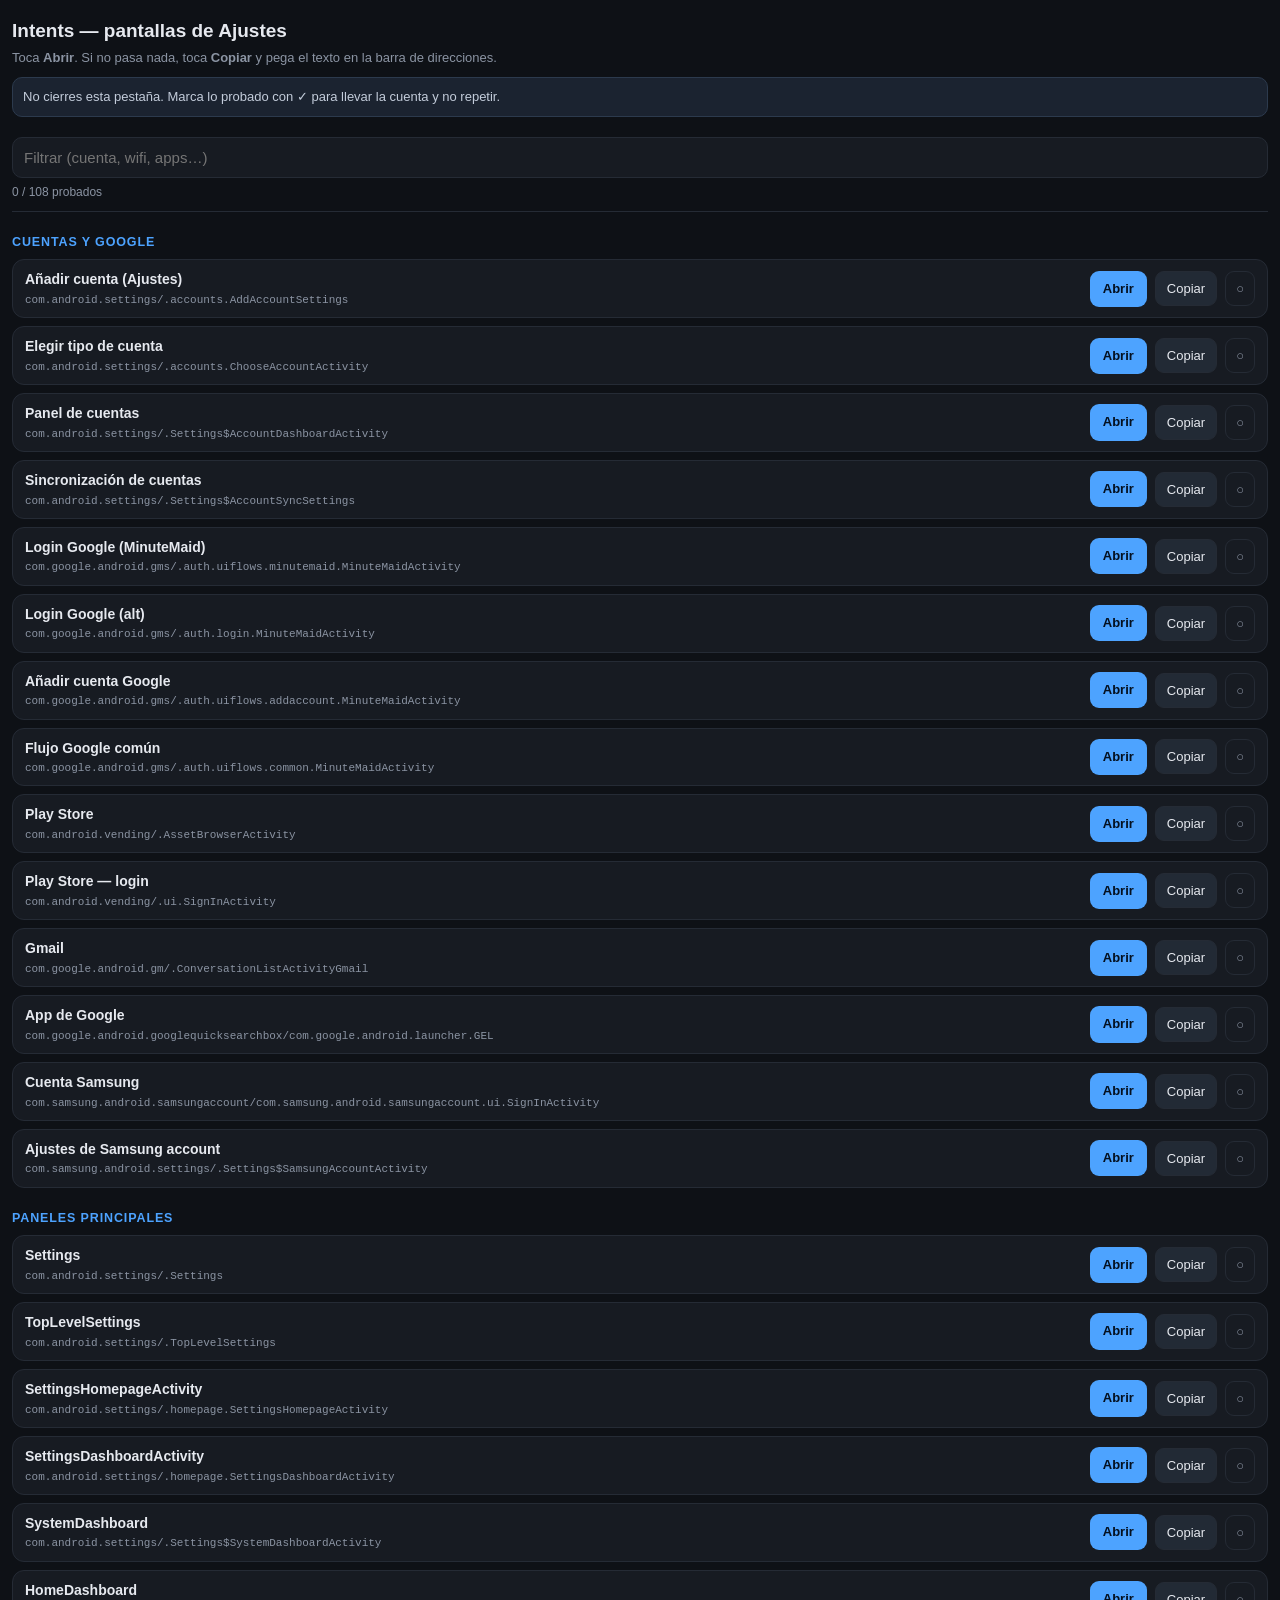
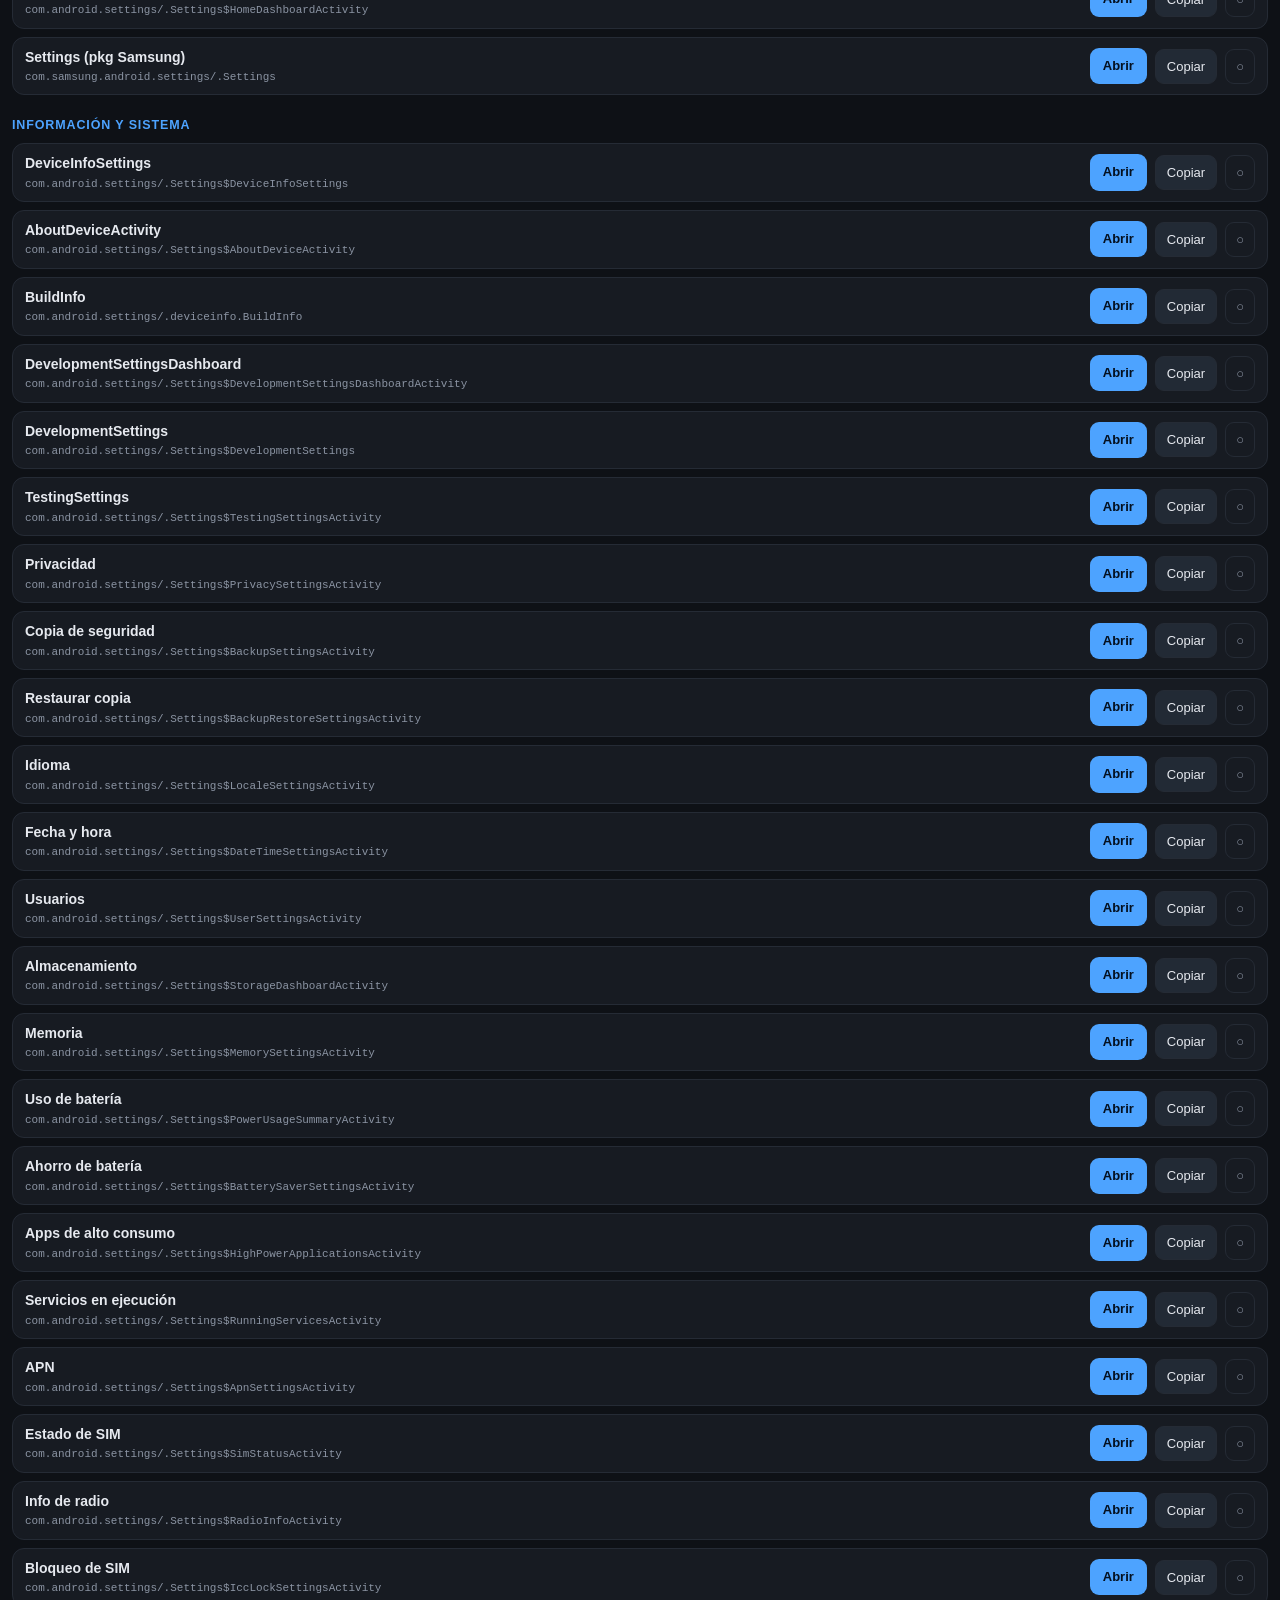
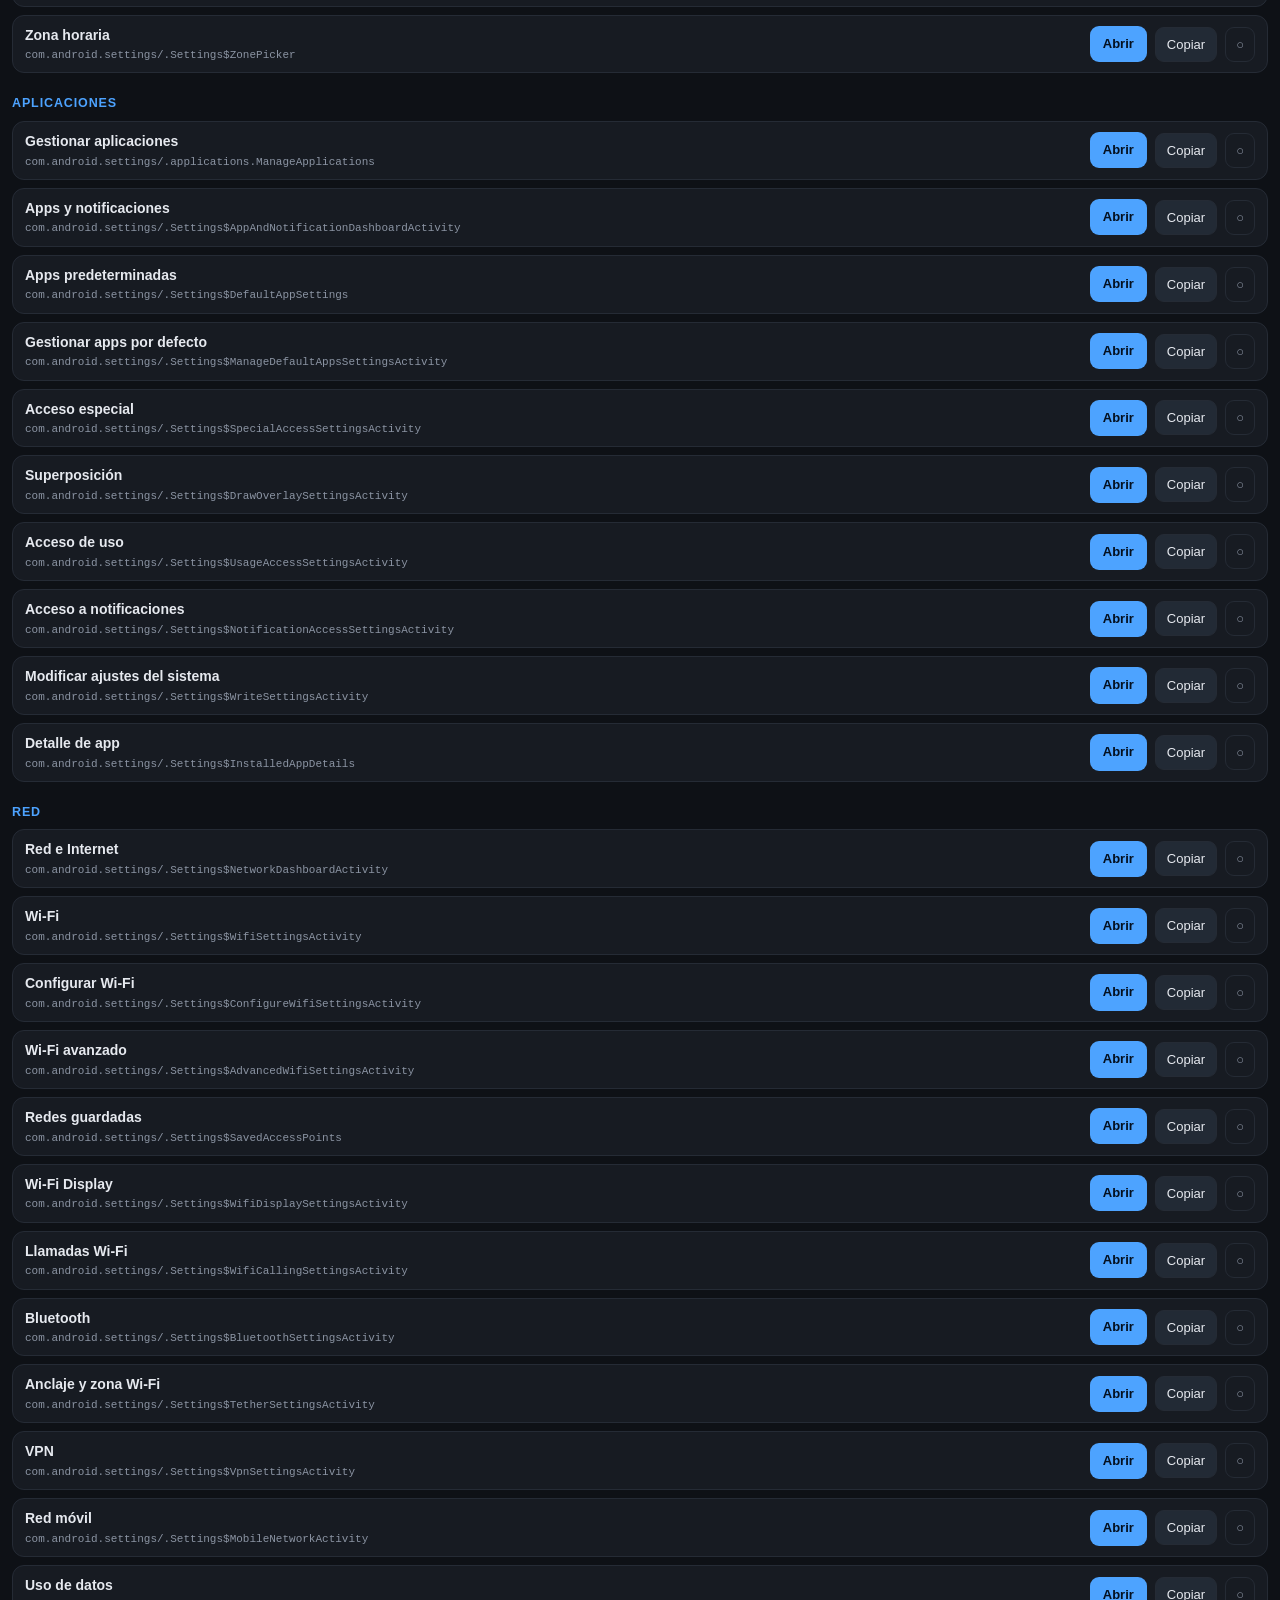
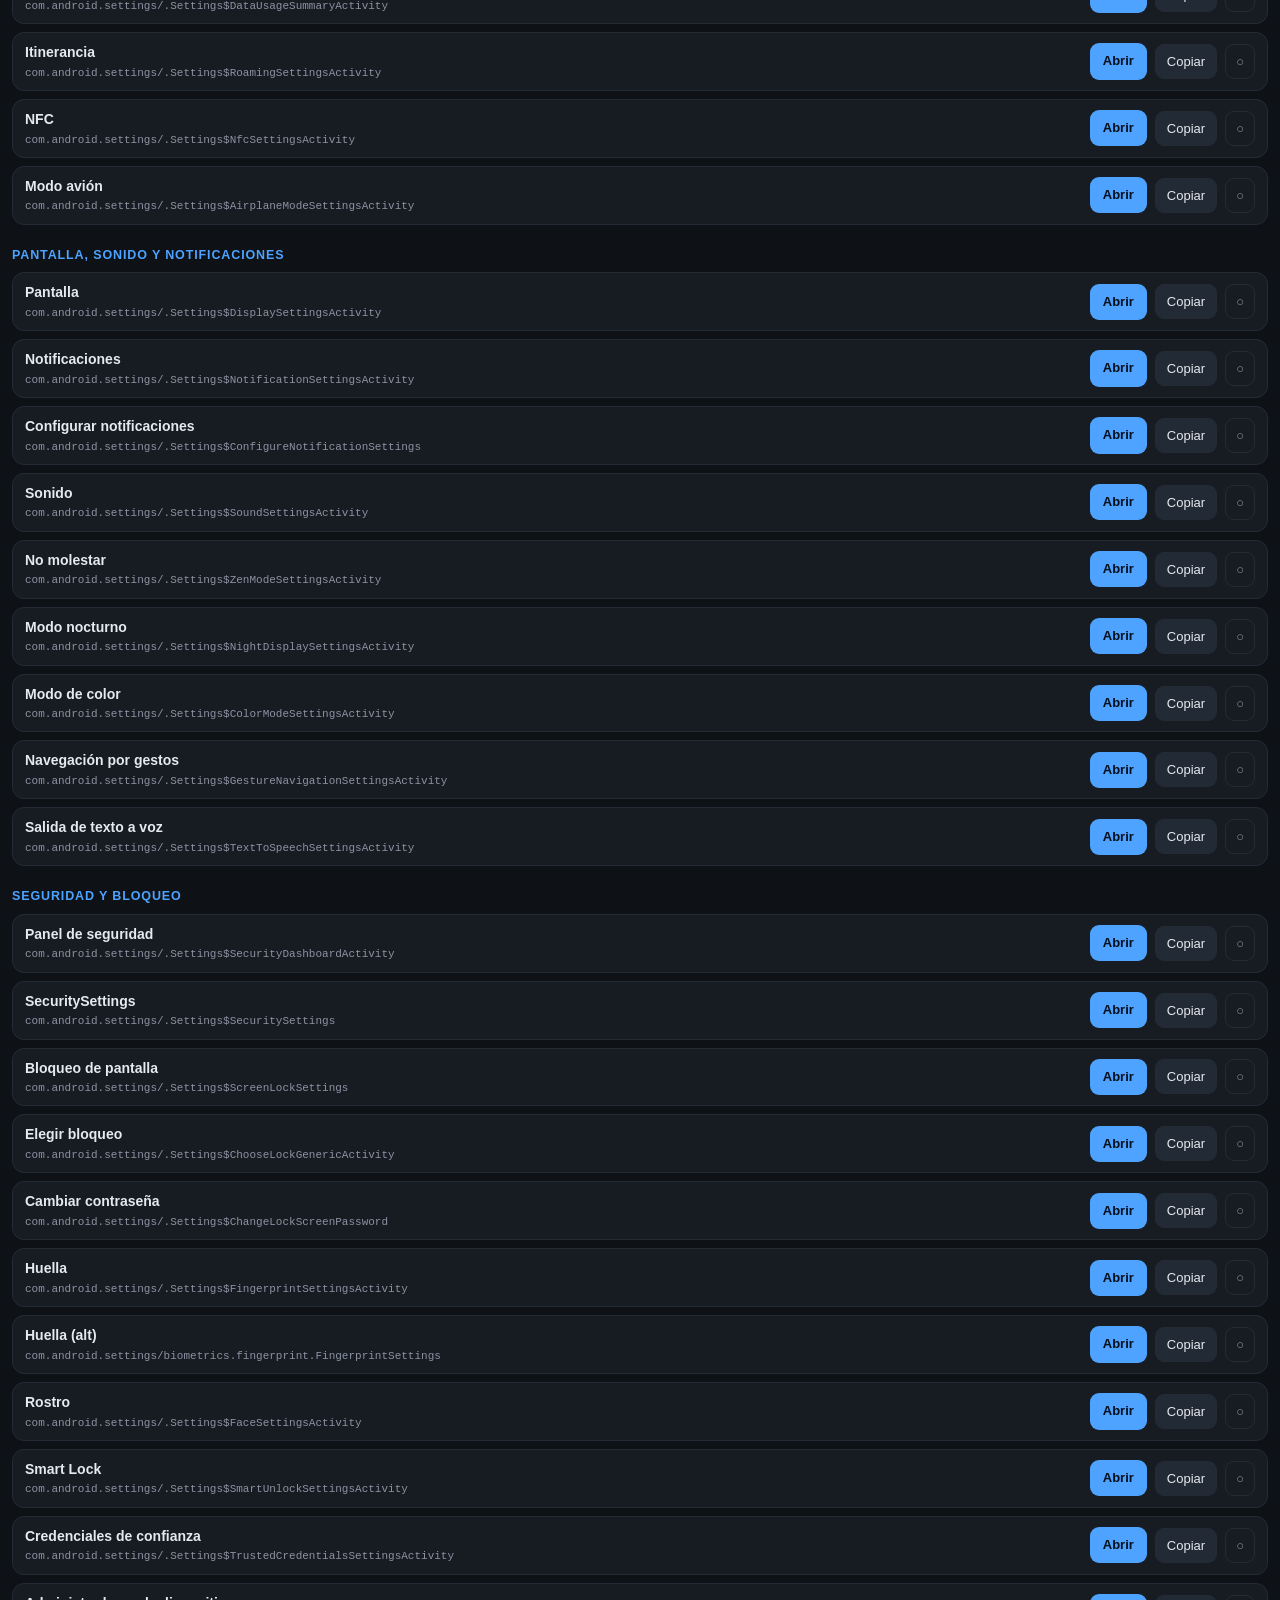
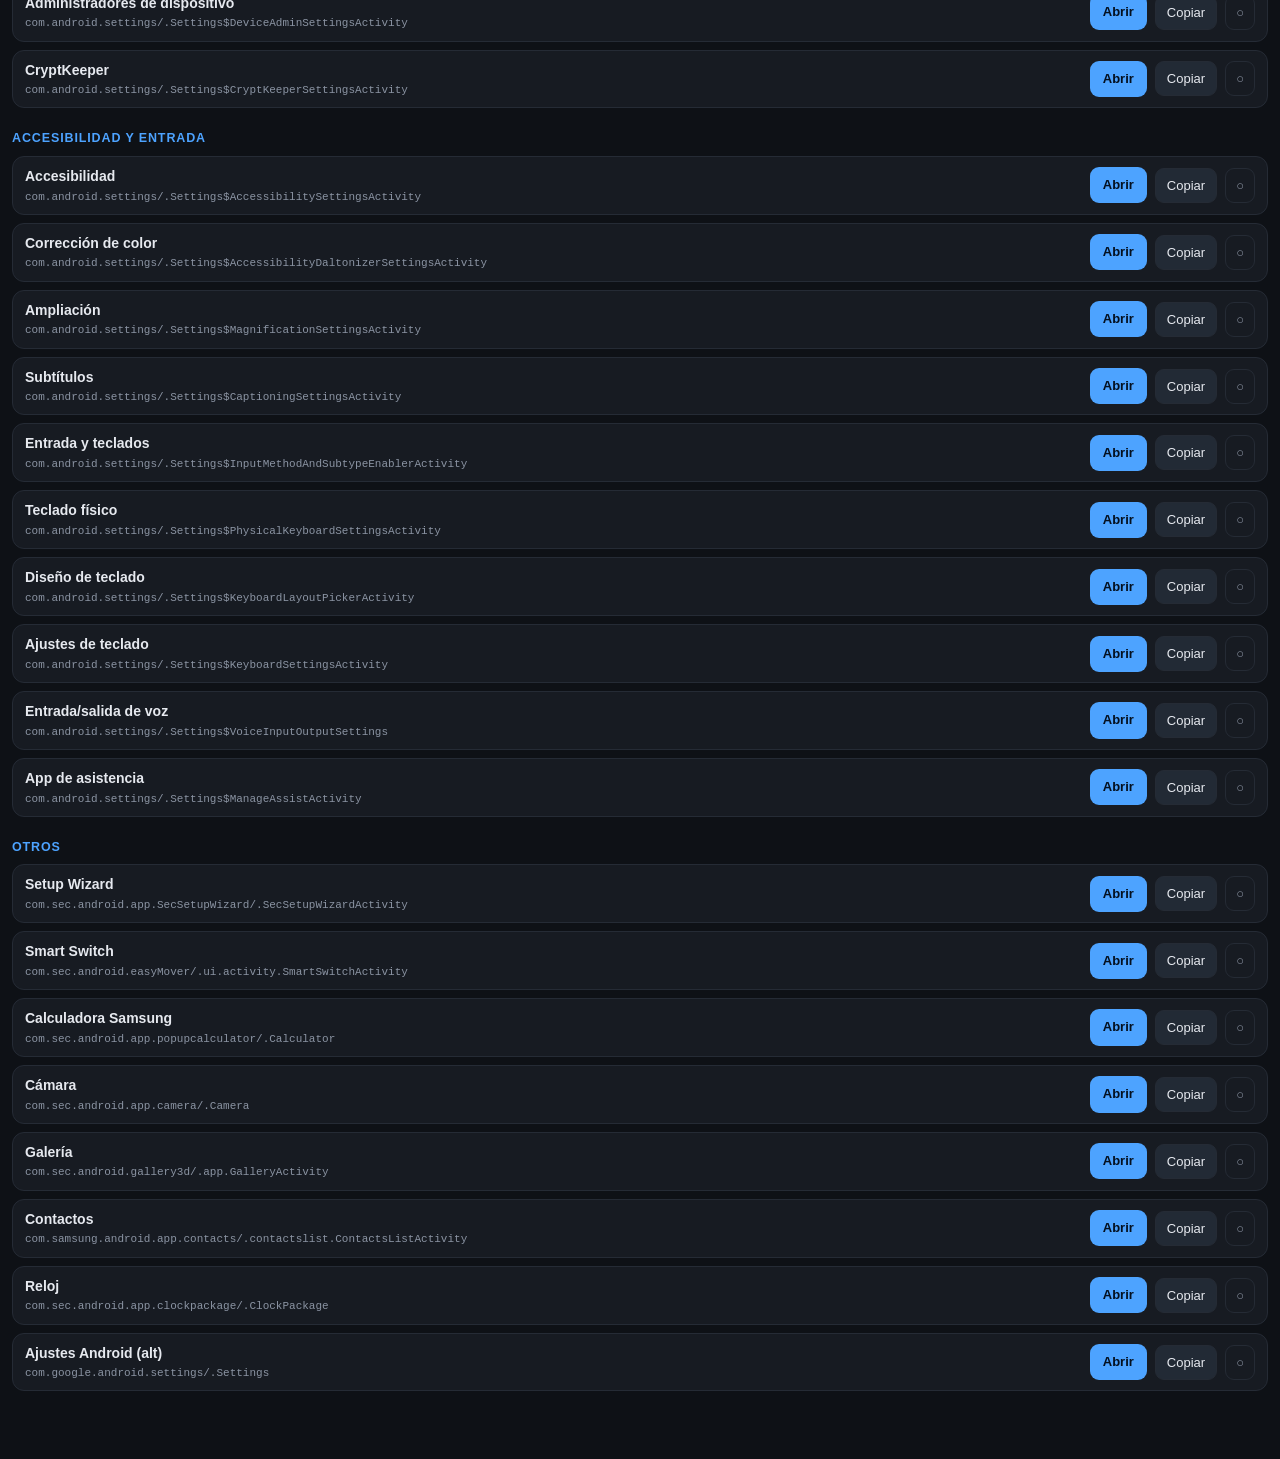
==== h.html @ 2f1f730e "Crear h.html" ====
<!doctype html>
<html lang="es">
<head>
<meta charset="utf-8">
<meta name="viewport" content="width=device-width,initial-scale=1">
<title>Intents — Pantallas de Ajustes</title>
<style>
:root{--bg:#0e1116;--card:#171b22;--line:#252b35;--tx:#e6e9ef;--dim:#8b94a3;--acc:#4da3ff;--ok:#37c98a}
*{box-sizing:border-box}
body{margin:0;background:var(--bg);color:var(--tx);font:15px/1.4 -apple-system,Roboto,"Segoe UI",sans-serif;padding:12px 12px 60px}
h1{font-size:19px;margin:6px 0 4px}
.sub{color:var(--dim);font-size:13px;margin-bottom:10px}
.warn{background:#1b2330;border:1px solid #2c3a4d;border-radius:10px;padding:10px;font-size:13px;color:#c3ccda;margin-bottom:12px}
.bar{position:sticky;top:0;z-index:5;background:var(--bg);padding:8px 0 10px;border-bottom:1px solid var(--line);margin-bottom:10px}
input[type=search]{width:100%;padding:11px;border-radius:10px;border:1px solid var(--line);background:var(--card);color:var(--tx);font-size:15px}
#count{font-size:12px;color:var(--dim);margin-top:6px}
h2{font-size:12.5px;text-transform:uppercase;letter-spacing:.07em;color:var(--acc);margin:22px 0 8px}
.row{background:var(--card);border:1px solid var(--line);border-radius:12px;padding:10px 12px;margin-bottom:8px;display:flex;gap:8px;align-items:center}
.row.done{border-color:var(--ok)}
.meta{flex:1;min-width:0}
.lbl{font-weight:600;font-size:14px;display:block}
.cmp{font:11px/1.3 ui-monospace,Menlo,monospace;color:var(--dim);word-break:break-all;display:block;margin-top:3px}
a.open{background:var(--acc);color:#04101f;font-weight:700;text-decoration:none;padding:9px 13px;border-radius:9px;font-size:13px;white-space:nowrap}
button.cp{background:#222a35;color:var(--tx);border:1px solid var(--line);padding:9px 11px;border-radius:9px;font-size:13px;cursor:pointer}
button.dn{background:none;border:1px solid var(--line);color:var(--dim);padding:9px 10px;border-radius:9px;font-size:13px;cursor:pointer}
.row.done button.dn{color:var(--ok);border-color:var(--ok)}
</style>
</head>
<body>
<h1>Intents — pantallas de Ajustes</h1>
<div class="sub">Toca <b>Abrir</b>. Si no pasa nada, toca <b>Copiar</b> y pega el texto en la barra de direcciones.</div>
<div class="warn">No cierres esta pestaña. Marca lo probado con ✓ para llevar la cuenta y no repetir.</div>

<div class="bar">
  <input type="search" id="q" placeholder="Filtrar (cuenta, wifi, apps…)" autocomplete="off">
  <div id="count"></div>
</div>

<main id="list"></main>

<script>
const GROUPS = [
["Cuentas y Google", [
 ["Añadir cuenta (Ajustes)", "com.android.settings/.accounts.AddAccountSettings"],
 ["Elegir tipo de cuenta", "com.android.settings/.accounts.ChooseAccountActivity"],
 ["Panel de cuentas", "com.android.settings/.Settings$AccountDashboardActivity"],
 ["Sincronización de cuentas", "com.android.settings/.Settings$AccountSyncSettings"],
 ["Login Google (MinuteMaid)", "com.google.android.gms/.auth.uiflows.minutemaid.MinuteMaidActivity"],
 ["Login Google (alt)", "com.google.android.gms/.auth.login.MinuteMaidActivity"],
 ["Añadir cuenta Google", "com.google.android.gms/.auth.uiflows.addaccount.MinuteMaidActivity"],
 ["Flujo Google común", "com.google.android.gms/.auth.uiflows.common.MinuteMaidActivity"],
 ["Play Store", "com.android.vending/.AssetBrowserActivity"],
 ["Play Store — login", "com.android.vending/.ui.SignInActivity"],
 ["Gmail", "com.google.android.gm/.ConversationListActivityGmail"],
 ["App de Google", "com.google.android.googlequicksearchbox/com.google.android.launcher.GEL"],
 ["Cuenta Samsung", "com.samsung.android.samsungaccount/com.samsung.android.samsungaccount.ui.SignInActivity"],
 ["Ajustes de Samsung account", "com.samsung.android.settings/.Settings$SamsungAccountActivity"]
]],
["Paneles principales", [
 ["Settings", "com.android.settings/.Settings"],
 ["TopLevelSettings", "com.android.settings/.TopLevelSettings"],
 ["SettingsHomepageActivity", "com.android.settings/.homepage.SettingsHomepageActivity"],
 ["SettingsDashboardActivity", "com.android.settings/.homepage.SettingsDashboardActivity"],
 ["SystemDashboard", "com.android.settings/.Settings$SystemDashboardActivity"],
 ["HomeDashboard", "com.android.settings/.Settings$HomeDashboardActivity"],
 ["Settings (pkg Samsung)", "com.samsung.android.settings/.Settings"]
]],
["Información y sistema", [
 ["DeviceInfoSettings", "com.android.settings/.Settings$DeviceInfoSettings"],
 ["AboutDeviceActivity", "com.android.settings/.Settings$AboutDeviceActivity"],
 ["BuildInfo", "com.android.settings/.deviceinfo.BuildInfo"],
 ["DevelopmentSettingsDashboard", "com.android.settings/.Settings$DevelopmentSettingsDashboardActivity"],
 ["DevelopmentSettings", "com.android.settings/.Settings$DevelopmentSettings"],
 ["TestingSettings", "com.android.settings/.Settings$TestingSettingsActivity"],
 ["Privacidad", "com.android.settings/.Settings$PrivacySettingsActivity"],
 ["Copia de seguridad", "com.android.settings/.Settings$BackupSettingsActivity"],
 ["Restaurar copia", "com.android.settings/.Settings$BackupRestoreSettingsActivity"],
 ["Idioma", "com.android.settings/.Settings$LocaleSettingsActivity"],
 ["Fecha y hora", "com.android.settings/.Settings$DateTimeSettingsActivity"],
 ["Usuarios", "com.android.settings/.Settings$UserSettingsActivity"],
 ["Almacenamiento", "com.android.settings/.Settings$StorageDashboardActivity"],
 ["Memoria", "com.android.settings/.Settings$MemorySettingsActivity"],
 ["Uso de batería", "com.android.settings/.Settings$PowerUsageSummaryActivity"],
 ["Ahorro de batería", "com.android.settings/.Settings$BatterySaverSettingsActivity"],
 ["Apps de alto consumo", "com.android.settings/.Settings$HighPowerApplicationsActivity"],
 ["Servicios en ejecución", "com.android.settings/.Settings$RunningServicesActivity"],
 ["APN", "com.android.settings/.Settings$ApnSettingsActivity"],
 ["Estado de SIM", "com.android.settings/.Settings$SimStatusActivity"],
 ["Info de radio", "com.android.settings/.Settings$RadioInfoActivity"],
 ["Bloqueo de SIM", "com.android.settings/.Settings$IccLockSettingsActivity"],
 ["Zona horaria", "com.android.settings/.Settings$ZonePicker"]
]],
["Aplicaciones", [
 ["Gestionar aplicaciones", "com.android.settings/.applications.ManageApplications"],
 ["Apps y notificaciones", "com.android.settings/.Settings$AppAndNotificationDashboardActivity"],
 ["Apps predeterminadas", "com.android.settings/.Settings$DefaultAppSettings"],
 ["Gestionar apps por defecto", "com.android.settings/.Settings$ManageDefaultAppsSettingsActivity"],
 ["Acceso especial", "com.android.settings/.Settings$SpecialAccessSettingsActivity"],
 ["Superposición", "com.android.settings/.Settings$DrawOverlaySettingsActivity"],
 ["Acceso de uso", "com.android.settings/.Settings$UsageAccessSettingsActivity"],
 ["Acceso a notificaciones", "com.android.settings/.Settings$NotificationAccessSettingsActivity"],
 ["Modificar ajustes del sistema", "com.android.settings/.Settings$WriteSettingsActivity"],
 ["Detalle de app", "com.android.settings/.Settings$InstalledAppDetails"]
]],
["Red", [
 ["Red e Internet", "com.android.settings/.Settings$NetworkDashboardActivity"],
 ["Wi-Fi", "com.android.settings/.Settings$WifiSettingsActivity"],
 ["Configurar Wi-Fi", "com.android.settings/.Settings$ConfigureWifiSettingsActivity"],
 ["Wi-Fi avanzado", "com.android.settings/.Settings$AdvancedWifiSettingsActivity"],
 ["Redes guardadas", "com.android.settings/.Settings$SavedAccessPoints"],
 ["Wi-Fi Display", "com.android.settings/.Settings$WifiDisplaySettingsActivity"],
 ["Llamadas Wi-Fi", "com.android.settings/.Settings$WifiCallingSettingsActivity"],
 ["Bluetooth", "com.android.settings/.Settings$BluetoothSettingsActivity"],
 ["Anclaje y zona Wi-Fi", "com.android.settings/.Settings$TetherSettingsActivity"],
 ["VPN", "com.android.settings/.Settings$VpnSettingsActivity"],
 ["Red móvil", "com.android.settings/.Settings$MobileNetworkActivity"],
 ["Uso de datos", "com.android.settings/.Settings$DataUsageSummaryActivity"],
 ["Itinerancia", "com.android.settings/.Settings$RoamingSettingsActivity"],
 ["NFC", "com.android.settings/.Settings$NfcSettingsActivity"],
 ["Modo avión", "com.android.settings/.Settings$AirplaneModeSettingsActivity"]
]],
["Pantalla, sonido y notificaciones", [
 ["Pantalla", "com.android.settings/.Settings$DisplaySettingsActivity"],
 ["Notificaciones", "com.android.settings/.Settings$NotificationSettingsActivity"],
 ["Configurar notificaciones", "com.android.settings/.Settings$ConfigureNotificationSettings"],
 ["Sonido", "com.android.settings/.Settings$SoundSettingsActivity"],
 ["No molestar", "com.android.settings/.Settings$ZenModeSettingsActivity"],
 ["Modo nocturno", "com.android.settings/.Settings$NightDisplaySettingsActivity"],
 ["Modo de color", "com.android.settings/.Settings$ColorModeSettingsActivity"],
 ["Navegación por gestos", "com.android.settings/.Settings$GestureNavigationSettingsActivity"],
 ["Salida de texto a voz", "com.android.settings/.Settings$TextToSpeechSettingsActivity"]
]],
["Seguridad y bloqueo", [
 ["Panel de seguridad", "com.android.settings/.Settings$SecurityDashboardActivity"],
 ["SecuritySettings", "com.android.settings/.Settings$SecuritySettings"],
 ["Bloqueo de pantalla", "com.android.settings/.Settings$ScreenLockSettings"],
 ["Elegir bloqueo", "com.android.settings/.Settings$ChooseLockGenericActivity"],
 ["Cambiar contraseña", "com.android.settings/.Settings$ChangeLockScreenPassword"],
 ["Huella", "com.android.settings/.Settings$FingerprintSettingsActivity"],
 ["Huella (alt)", "com.android.settings/biometrics.fingerprint.FingerprintSettings"],
 ["Rostro", "com.android.settings/.Settings$FaceSettingsActivity"],
 ["Smart Lock", "com.android.settings/.Settings$SmartUnlockSettingsActivity"],
 ["Credenciales de confianza", "com.android.settings/.Settings$TrustedCredentialsSettingsActivity"],
 ["Administradores de dispositivo", "com.android.settings/.Settings$DeviceAdminSettingsActivity"],
 ["CryptKeeper", "com.android.settings/.Settings$CryptKeeperSettingsActivity"]
]],
["Accesibilidad y entrada", [
 ["Accesibilidad", "com.android.settings/.Settings$AccessibilitySettingsActivity"],
 ["Corrección de color", "com.android.settings/.Settings$AccessibilityDaltonizerSettingsActivity"],
 ["Ampliación", "com.android.settings/.Settings$MagnificationSettingsActivity"],
 ["Subtítulos", "com.android.settings/.Settings$CaptioningSettingsActivity"],
 ["Entrada y teclados", "com.android.settings/.Settings$InputMethodAndSubtypeEnablerActivity"],
 ["Teclado físico", "com.android.settings/.Settings$PhysicalKeyboardSettingsActivity"],
 ["Diseño de teclado", "com.android.settings/.Settings$KeyboardLayoutPickerActivity"],
 ["Ajustes de teclado", "com.android.settings/.Settings$KeyboardSettingsActivity"],
 ["Entrada/salida de voz", "com.android.settings/.Settings$VoiceInputOutputSettings"],
 ["App de asistencia", "com.android.settings/.Settings$ManageAssistActivity"]
]],
["Otros", [
 ["Setup Wizard", "com.sec.android.app.SecSetupWizard/.SecSetupWizardActivity"],
 ["Smart Switch", "com.sec.android.easyMover/.ui.activity.SmartSwitchActivity"],
 ["Calculadora Samsung", "com.sec.android.app.popupcalculator/.Calculator"],
 ["Cámara", "com.sec.android.app.camera/.Camera"],
 ["Galería", "com.sec.android.gallery3d/.app.GalleryActivity"],
 ["Contactos", "com.samsung.android.app.contacts/.contactslist.ContactsListActivity"],
 ["Reloj", "com.sec.android.app.clockpackage/.ClockPackage"],
 ["Ajustes Android (alt)", "com.google.android.settings/.Settings"]
]]
];

const KEY = "frp_progress_v1";
let done = new Set(JSON.parse(localStorage.getItem(KEY) || "[]"));
const list = document.getElementById("list");
const count = document.getElementById("count");

function paint(){
  const total = document.querySelectorAll(".row").length;
  count.textContent = done.size + " / " + total + " probados";
}

function row(label, cmp){
  const d = document.createElement("div");
  d.className = "row" + (done.has(cmp) ? " done" : "");
  const meta = document.createElement("div");
  meta.className = "meta";
  const l = document.createElement("span");
  l.className = "lbl"; l.textContent = label;
  const c = document.createElement("span");
  c.className = "cmp"; c.textContent = cmp;
  meta.append(l, c);

  const a = document.createElement("a");
  a.className = "open";
  a.href = "intent:#Intent;component=" + cmp + ";end";
  a.target = "_top";
  a.textContent = "Abrir";
  a.addEventListener("click", () => {
    if(!done.has(cmp)){ done.add(cmp); localStorage.setItem(KEY, JSON.stringify([...done])); d.classList.add("done"); paint(); }
  });

  const cp = document.createElement("button");
  cp.className = "cp"; cp.textContent = "Copiar";
  cp.addEventListener("click", async () => {
    const txt = "intent:#Intent;component=" + cmp + ";end";
    try { await navigator.clipboard.writeText(txt); }
    catch(e){ const t = document.createElement("textarea"); t.value = txt; document.body.appendChild(t); t.select(); document.execCommand("copy"); t.remove(); }
    cp.textContent = "✓";
    setTimeout(() => cp.textContent = "Copiar", 1200);
  });

  const dn = document.createElement("button");
  dn.className = "dn"; dn.textContent = done.has(cmp) ? "✓" : "○";
  dn.addEventListener("click", () => {
    if(done.has(cmp)){ done.delete(cmp); dn.textContent = "○"; d.classList.remove("done"); }
    else { done.add(cmp); dn.textContent = "✓"; d.classList.add("done"); }
    localStorage.setItem(KEY, JSON.stringify([...done])); paint();
  });

  d.append(meta, a, cp, dn);
  return d;
}

GROUPS.forEach(([name, items]) => {
  const h = document.createElement("h2"); h.textContent = name;
  list.appendChild(h);
  items.forEach(([label, cmp]) => list.appendChild(row(label, cmp)));
});

document.getElementById("q").addEventListener("input", e => {
  const v = e.target.value.toLowerCase().trim();
  document.querySelectorAll("h2").forEach(h => {
    let shown = 0, n = h.nextElementSibling;
    while(n && n.classList && n.classList.contains("row")){
      const hit = !v || n.textContent.toLowerCase().includes(v);
      n.style.display = hit ? "" : "none";
      if(hit) shown++;
      n = n.nextElementSibling;
    }
    h.style.display = shown ? "" : "none";
  });
});

document.getElementById("count").addEventListener("dblclick", () => {
  if(confirm("¿Reiniciar marcas?")){ done.clear(); localStorage.removeItem(KEY); document.querySelectorAll(".row").forEach(r => r.classList.remove("done")); document.querySelectorAll(".dn").forEach(b => b.textContent = "○"); paint(); }
});

paint();
</script>
</body>
</html>
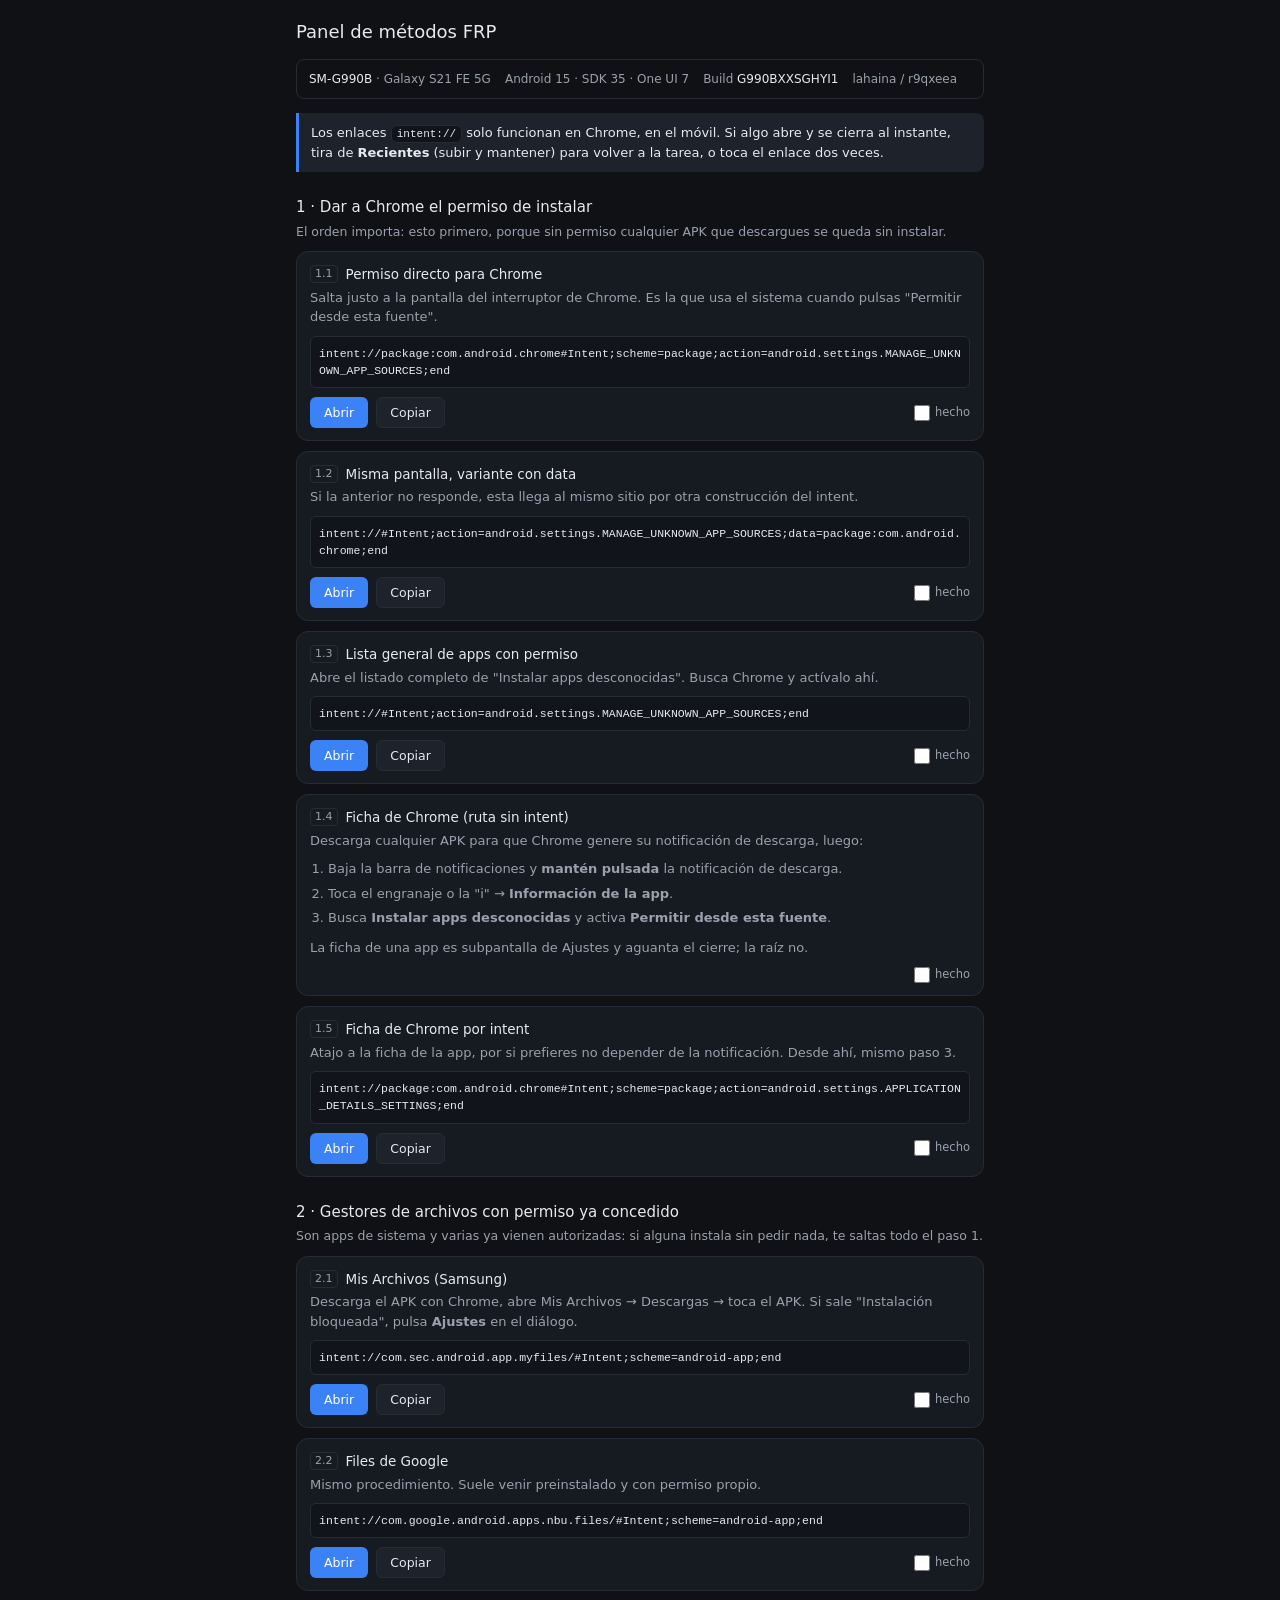
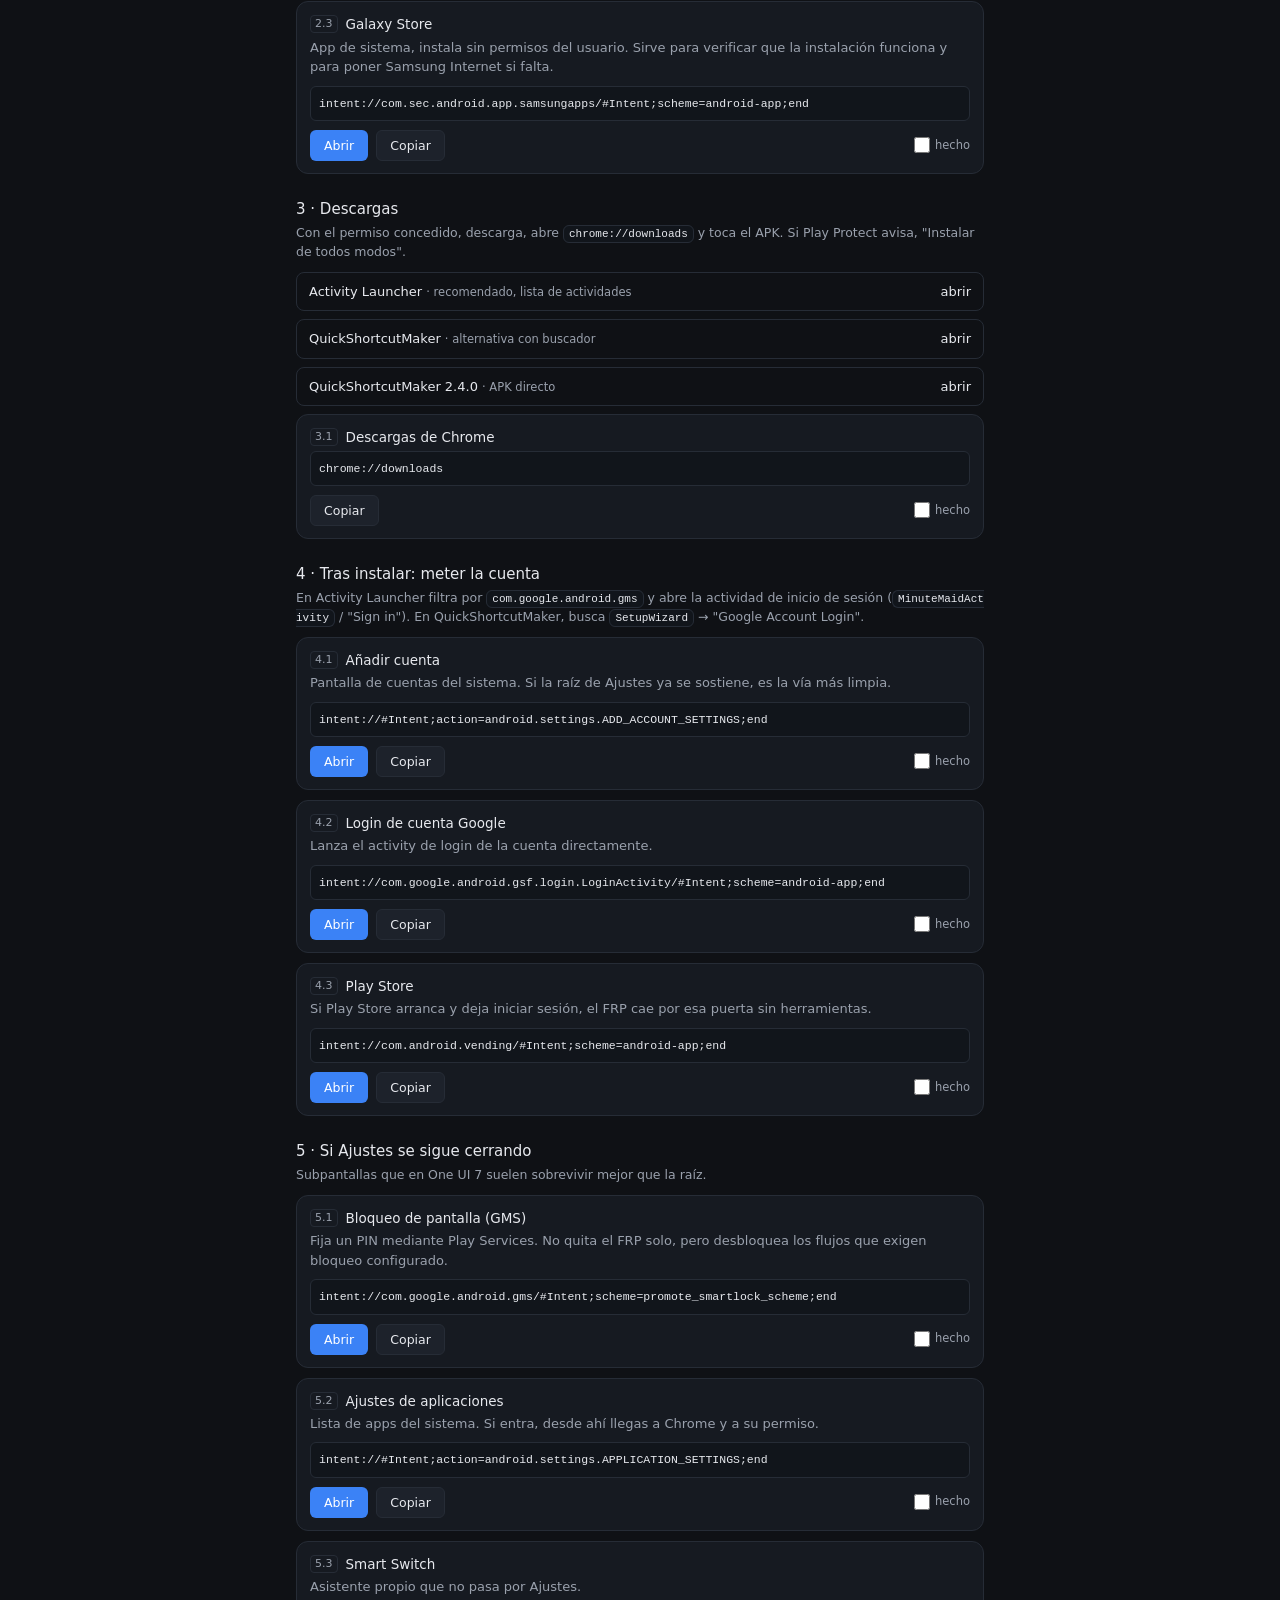
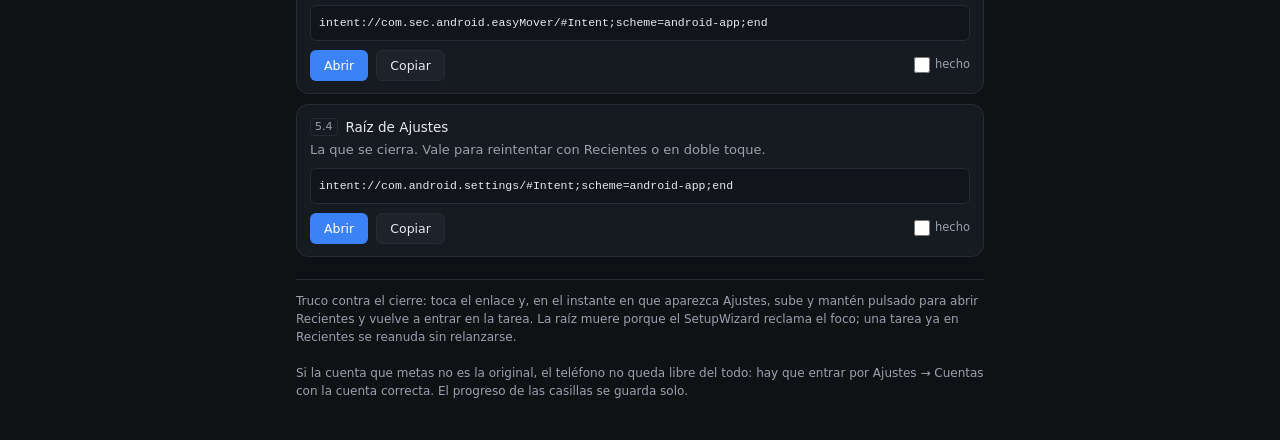
==== commit f70264b5: "Update h.html" ====
--- a/h.html
+++ b/h.html
@@ -1,250 +1,361 @@
-<!doctype html>
+<!DOCTYPE html>
 <html lang="es">
 <head>
 <meta charset="utf-8">
-<meta name="viewport" content="width=device-width,initial-scale=1">
-<title>Intents — Pantallas de Ajustes</title>
+<meta name="viewport" content="width=device-width, initial-scale=1">
+<title>Panel FRP · S21 FE</title>
 <style>
-:root{--bg:#0e1116;--card:#171b22;--line:#252b35;--tx:#e6e9ef;--dim:#8b94a3;--acc:#4da3ff;--ok:#37c98a}
-*{box-sizing:border-box}
-body{margin:0;background:var(--bg);color:var(--tx);font:15px/1.4 -apple-system,Roboto,"Segoe UI",sans-serif;padding:12px 12px 60px}
-h1{font-size:19px;margin:6px 0 4px}
-.sub{color:var(--dim);font-size:13px;margin-bottom:10px}
-.warn{background:#1b2330;border:1px solid #2c3a4d;border-radius:10px;padding:10px;font-size:13px;color:#c3ccda;margin-bottom:12px}
-.bar{position:sticky;top:0;z-index:5;background:var(--bg);padding:8px 0 10px;border-bottom:1px solid var(--line);margin-bottom:10px}
-input[type=search]{width:100%;padding:11px;border-radius:10px;border:1px solid var(--line);background:var(--card);color:var(--tx);font-size:15px}
-#count{font-size:12px;color:var(--dim);margin-top:6px}
-h2{font-size:12.5px;text-transform:uppercase;letter-spacing:.07em;color:var(--acc);margin:22px 0 8px}
-.row{background:var(--card);border:1px solid var(--line);border-radius:12px;padding:10px 12px;margin-bottom:8px;display:flex;gap:8px;align-items:center}
-.row.done{border-color:var(--ok)}
-.meta{flex:1;min-width:0}
-.lbl{font-weight:600;font-size:14px;display:block}
-.cmp{font:11px/1.3 ui-monospace,Menlo,monospace;color:var(--dim);word-break:break-all;display:block;margin-top:3px}
-a.open{background:var(--acc);color:#04101f;font-weight:700;text-decoration:none;padding:9px 13px;border-radius:9px;font-size:13px;white-space:nowrap}
-button.cp{background:#222a35;color:var(--tx);border:1px solid var(--line);padding:9px 11px;border-radius:9px;font-size:13px;cursor:pointer}
-button.dn{background:none;border:1px solid var(--line);color:var(--dim);padding:9px 10px;border-radius:9px;font-size:13px;cursor:pointer}
-.row.done button.dn{color:var(--ok);border-color:var(--ok)}
+  :root {
+    --bg: #0f1115; --fg: #e7e9ee; --muted: #9aa1ad; --card: #161a21;
+    --border: #262c36; --primary: #3b82f6; --secondary: #1d222b;
+    --ok: #22c55e; --input: #11151b;
+  }
+  * { box-sizing: border-box; }
+  body {
+    margin: 0; padding: 18px 16px 40px; background: var(--bg); color: var(--fg);
+    font-family: Inter, system-ui, -apple-system, sans-serif; font-size: 14px; line-height: 1.5;
+    max-width: 720px; margin-inline: auto;
+  }
+  .dev { display: flex; flex-wrap: wrap; gap: 6px 14px; font-size: 12px; color: var(--muted);
+    border: 1px solid var(--border); border-radius: 8px; padding: 10px 12px; margin-bottom: 14px; }
+  .dev b { font-weight: 500; color: var(--fg); }
+  .note { border-left: 3px solid var(--primary); background: var(--secondary); border-radius: 0 8px 8px 0;
+    padding: 10px 12px; font-size: 13px; margin-bottom: 18px; }
+  h1 { font-size: 18px; font-weight: 500; margin: 0 0 14px; }
+  h2 { font-size: 15px; font-weight: 500; margin: 24px 0 4px; }
+  .sub { font-size: 12.5px; color: var(--muted); margin: 0 0 10px; }
+  .card { border: 1px solid var(--border); border-radius: 12px; padding: 12px 13px; margin-bottom: 10px; background: var(--card); }
+  .card.done { border-color: var(--ok); }
+  .card h3 { font-size: 13.5px; font-weight: 500; margin: 0 0 3px; display: flex; gap: 8px; align-items: flex-start; }
+  .card h3 span.n { flex: 0 0 auto; font-size: 11px; color: var(--muted); border: 1px solid var(--border);
+    border-radius: 4px; padding: 0 4px; line-height: 16px; margin-top: 1px; }
+  .card p { margin: 0 0 9px; font-size: 13px; color: var(--muted); }
+  code { display: block; font-family: ui-monospace, SFMono-Regular, Menlo, monospace; font-size: 11.5px;
+    background: var(--input); border: 1px solid var(--border); border-radius: 6px; padding: 8px;
+    color: var(--fg); word-break: break-all; margin-bottom: 9px; }
+  .row { display: flex; gap: 8px; align-items: center; flex-wrap: wrap; }
+  button { font-family: inherit; font-size: 12.5px; font-weight: 500; border-radius: 6px; padding: 7px 13px;
+    border: 1px solid transparent; cursor: pointer; }
+  .b-open { background: var(--primary); color: #fff; }
+  .b-copy { background: var(--secondary); color: var(--fg); border-color: var(--border); }
+  button:active { opacity: .75; }
+  .chk { display: inline-flex; gap: 5px; align-items: center; font-size: 11.5px; color: var(--muted);
+    margin-left: auto; cursor: pointer; }
+  .chk input { accent-color: var(--ok); margin: 0; width: 16px; height: 16px; }
+  .ok { font-size: 11.5px; color: var(--ok); min-width: 62px; }
+  a.dl { display: flex; justify-content: space-between; gap: 10px; align-items: center;
+    border: 1px solid var(--border); border-radius: 8px; padding: 9px 12px; margin-bottom: 8px;
+    text-decoration: none; color: var(--fg); font-size: 13px; }
+  a.dl small { color: var(--muted); font-size: 11.5px; }
+  ol.steps { margin: 0 0 10px; padding-left: 18px; font-size: 13px; color: var(--muted); }
+  ol.steps li { margin-bottom: 5px; }
+  .foot { margin-top: 22px; border-top: 1px solid var(--border); padding-top: 12px; font-size: 12px; color: var(--muted); }
+  code.inl { display: inline; padding: 2px 5px; font-size: 11px; }
 </style>
 </head>
 <body>
-<h1>Intents — pantallas de Ajustes</h1>
-<div class="sub">Toca <b>Abrir</b>. Si no pasa nada, toca <b>Copiar</b> y pega el texto en la barra de direcciones.</div>
-<div class="warn">No cierres esta pestaña. Marca lo probado con ✓ para llevar la cuenta y no repetir.</div>
-
-<div class="bar">
-  <input type="search" id="q" placeholder="Filtrar (cuenta, wifi, apps…)" autocomplete="off">
-  <div id="count"></div>
-</div>
-
-<main id="list"></main>
+
+<h1>Panel de métodos FRP</h1>
+
+<div class="dev">
+  <span><b>SM-G990B</b> · Galaxy S21 FE 5G</span>
+  <span>Android 15 · SDK 35 · One UI 7</span>
+  <span>Build <b>G990BXXSGHYI1</b></span>
+  <span>lahaina / r9qxeea</span>
+</div>
+
+<div class="note">
+  Los enlaces <code class="inl">intent://</code> solo funcionan en Chrome, en el móvil. Si algo abre y se cierra
+  al instante, tira de <b>Recientes</b> (subir y mantener) para volver a la tarea, o toca el enlace dos veces.
+</div>
+
+<h2>1 · Dar a Chrome el permiso de instalar</h2>
+<p class="sub">El orden importa: esto primero, porque sin permiso cualquier APK que descargues se queda sin instalar.</p>
+
+<div class="card" data-id="m1">
+  <h3><span class="n">1.1</span> Permiso directo para Chrome</h3>
+  <p>Salta justo a la pantalla del interruptor de Chrome. Es la que usa el sistema cuando pulsas "Permitir desde esta fuente".</p>
+  <code>intent://package:com.android.chrome#Intent;scheme=package;action=android.settings.MANAGE_UNKNOWN_APP_SOURCES;end</code>
+  <div class="row">
+    <button class="b-open">Abrir</button>
+    <button class="b-copy">Copiar</button>
+    <span class="ok"></span>
+    <label class="chk"><input type="checkbox"> hecho</label>
+  </div>
+</div>
+
+<div class="card" data-id="m2">
+  <h3><span class="n">1.2</span> Misma pantalla, variante con data</h3>
+  <p>Si la anterior no responde, esta llega al mismo sitio por otra construcción del intent.</p>
+  <code>intent://#Intent;action=android.settings.MANAGE_UNKNOWN_APP_SOURCES;data=package:com.android.chrome;end</code>
+  <div class="row">
+    <button class="b-open">Abrir</button>
+    <button class="b-copy">Copiar</button>
+    <span class="ok"></span>
+    <label class="chk"><input type="checkbox"> hecho</label>
+  </div>
+</div>
+
+<div class="card" data-id="m3">
+  <h3><span class="n">1.3</span> Lista general de apps con permiso</h3>
+  <p>Abre el listado completo de "Instalar apps desconocidas". Busca Chrome y actívalo ahí.</p>
+  <code>intent://#Intent;action=android.settings.MANAGE_UNKNOWN_APP_SOURCES;end</code>
+  <div class="row">
+    <button class="b-open">Abrir</button>
+    <button class="b-copy">Copiar</button>
+    <span class="ok"></span>
+    <label class="chk"><input type="checkbox"> hecho</label>
+  </div>
+</div>
+
+<div class="card" data-id="m4">
+  <h3><span class="n">1.4</span> Ficha de Chrome (ruta sin intent)</h3>
+  <p>Descarga cualquier APK para que Chrome genere su notificación de descarga, luego:</p>
+  <ol class="steps">
+    <li>Baja la barra de notificaciones y <b>mantén pulsada</b> la notificación de descarga.</li>
+    <li>Toca el engranaje o la "i" → <b>Información de la app</b>.</li>
+    <li>Busca <b>Instalar apps desconocidas</b> y activa <b>Permitir desde esta fuente</b>.</li>
+  </ol>
+  <p>La ficha de una app es subpantalla de Ajustes y aguanta el cierre; la raíz no.</p>
+  <div class="row"><label class="chk"><input type="checkbox"> hecho</label></div>
+</div>
+
+<div class="card" data-id="m5">
+  <h3><span class="n">1.5</span> Ficha de Chrome por intent</h3>
+  <p>Atajo a la ficha de la app, por si prefieres no depender de la notificación. Desde ahí, mismo paso 3.</p>
+  <code>intent://package:com.android.chrome#Intent;scheme=package;action=android.settings.APPLICATION_DETAILS_SETTINGS;end</code>
+  <div class="row">
+    <button class="b-open">Abrir</button>
+    <button class="b-copy">Copiar</button>
+    <span class="ok"></span>
+    <label class="chk"><input type="checkbox"> hecho</label>
+  </div>
+</div>
+
+<h2>2 · Gestores de archivos con permiso ya concedido</h2>
+<p class="sub">Son apps de sistema y varias ya vienen autorizadas: si alguna instala sin pedir nada, te saltas todo el paso 1.</p>
+
+<div class="card" data-id="m6">
+  <h3><span class="n">2.1</span> Mis Archivos (Samsung)</h3>
+  <p>Descarga el APK con Chrome, abre Mis Archivos → Descargas → toca el APK. Si sale "Instalación bloqueada", pulsa <b>Ajustes</b> en el diálogo.</p>
+  <code>intent://com.sec.android.app.myfiles/#Intent;scheme=android-app;end</code>
+  <div class="row">
+    <button class="b-open">Abrir</button>
+    <button class="b-copy">Copiar</button>
+    <span class="ok"></span>
+    <label class="chk"><input type="checkbox"> hecho</label>
+  </div>
+</div>
+
+<div class="card" data-id="m7">
+  <h3><span class="n">2.2</span> Files de Google</h3>
+  <p>Mismo procedimiento. Suele venir preinstalado y con permiso propio.</p>
+  <code>intent://com.google.android.apps.nbu.files/#Intent;scheme=android-app;end</code>
+  <div class="row">
+    <button class="b-open">Abrir</button>
+    <button class="b-copy">Copiar</button>
+    <span class="ok"></span>
+    <label class="chk"><input type="checkbox"> hecho</label>
+  </div>
+</div>
+
+<div class="card" data-id="m8">
+  <h3><span class="n">2.3</span> Galaxy Store</h3>
+  <p>App de sistema, instala sin permisos del usuario. Sirve para verificar que la instalación funciona y para poner Samsung Internet si falta.</p>
+  <code>intent://com.sec.android.app.samsungapps/#Intent;scheme=android-app;end</code>
+  <div class="row">
+    <button class="b-open">Abrir</button>
+    <button class="b-copy">Copiar</button>
+    <span class="ok"></span>
+    <label class="chk"><input type="checkbox"> hecho</label>
+  </div>
+</div>
+
+<h2>3 · Descargas</h2>
+<p class="sub">Con el permiso concedido, descarga, abre <code class="inl">chrome://downloads</code> y toca el APK. Si Play Protect avisa, "Instalar de todos modos".</p>
+
+<a class="dl" href="https://frpbypass.romstage.com/activity_launcher-1/" target="_blank" rel="noopener">
+  <span>Activity Launcher <small>· recomendado, lista de actividades</small></span><span>abrir</span>
+</a>
+<a class="dl" href="https://frpbypass.romstage.com/quick-shortcutmaker-apk/" target="_blank" rel="noopener">
+  <span>QuickShortcutMaker <small>· alternativa con buscador</small></span><span>abrir</span>
+</a>
+<a class="dl" href="https://romstage.com/wp-content/uploads/2020/05/QuickShortcutMaker_2.4.0.apk" target="_blank" rel="noopener">
+  <span>QuickShortcutMaker 2.4.0 <small>· APK directo</small></span><span>abrir</span>
+</a>
+
+<div class="card" data-id="m9">
+  <h3><span class="n">3.1</span> Descargas de Chrome</h3>
+  <code>chrome://downloads</code>
+  <div class="row">
+    <button class="b-copy">Copiar</button>
+    <span class="ok"></span>
+    <label class="chk"><input type="checkbox"> hecho</label>
+  </div>
+</div>
+
+<h2>4 · Tras instalar: meter la cuenta</h2>
+<p class="sub">En Activity Launcher filtra por <code class="inl">com.google.android.gms</code> y abre la actividad de inicio de sesión (<code class="inl">MinuteMaidActivity</code> / "Sign in"). En QuickShortcutMaker, busca <code class="inl">SetupWizard</code> → "Google Account Login".</p>
+
+<div class="card" data-id="m10">
+  <h3><span class="n">4.1</span> Añadir cuenta</h3>
+  <p>Pantalla de cuentas del sistema. Si la raíz de Ajustes ya se sostiene, es la vía más limpia.</p>
+  <code>intent://#Intent;action=android.settings.ADD_ACCOUNT_SETTINGS;end</code>
+  <div class="row">
+    <button class="b-open">Abrir</button>
+    <button class="b-copy">Copiar</button>
+    <span class="ok"></span>
+    <label class="chk"><input type="checkbox"> hecho</label>
+  </div>
+</div>
+
+<div class="card" data-id="m11">
+  <h3><span class="n">4.2</span> Login de cuenta Google</h3>
+  <p>Lanza el activity de login de la cuenta directamente.</p>
+  <code>intent://com.google.android.gsf.login.LoginActivity/#Intent;scheme=android-app;end</code>
+  <div class="row">
+    <button class="b-open">Abrir</button>
+    <button class="b-copy">Copiar</button>
+    <span class="ok"></span>
+    <label class="chk"><input type="checkbox"> hecho</label>
+  </div>
+</div>
+
+<div class="card" data-id="m12">
+  <h3><span class="n">4.3</span> Play Store</h3>
+  <p>Si Play Store arranca y deja iniciar sesión, el FRP cae por esa puerta sin herramientas.</p>
+  <code>intent://com.android.vending/#Intent;scheme=android-app;end</code>
+  <div class="row">
+    <button class="b-open">Abrir</button>
+    <button class="b-copy">Copiar</button>
+    <span class="ok"></span>
+    <label class="chk"><input type="checkbox"> hecho</label>
+  </div>
+</div>
+
+<h2>5 · Si Ajustes se sigue cerrando</h2>
+<p class="sub">Subpantallas que en One UI 7 suelen sobrevivir mejor que la raíz.</p>
+
+<div class="card" data-id="m13">
+  <h3><span class="n">5.1</span> Bloqueo de pantalla (GMS)</h3>
+  <p>Fija un PIN mediante Play Services. No quita el FRP solo, pero desbloquea los flujos que exigen bloqueo configurado.</p>
+  <code>intent://com.google.android.gms/#Intent;scheme=promote_smartlock_scheme;end</code>
+  <div class="row">
+    <button class="b-open">Abrir</button>
+    <button class="b-copy">Copiar</button>
+    <span class="ok"></span>
+    <label class="chk"><input type="checkbox"> hecho</label>
+  </div>
+</div>
+
+<div class="card" data-id="m14">
+  <h3><span class="n">5.2</span> Ajustes de aplicaciones</h3>
+  <p>Lista de apps del sistema. Si entra, desde ahí llegas a Chrome y a su permiso.</p>
+  <code>intent://#Intent;action=android.settings.APPLICATION_SETTINGS;end</code>
+  <div class="row">
+    <button class="b-open">Abrir</button>
+    <button class="b-copy">Copiar</button>
+    <span class="ok"></span>
+    <label class="chk"><input type="checkbox"> hecho</label>
+  </div>
+</div>
+
+<div class="card" data-id="m15">
+  <h3><span class="n">5.3</span> Smart Switch</h3>
+  <p>Asistente propio que no pasa por Ajustes.</p>
+  <code>intent://com.sec.android.easyMover/#Intent;scheme=android-app;end</code>
+  <div class="row">
+    <button class="b-open">Abrir</button>
+    <button class="b-copy">Copiar</button>
+    <span class="ok"></span>
+    <label class="chk"><input type="checkbox"> hecho</label>
+  </div>
+</div>
+
+<div class="card" data-id="m16">
+  <h3><span class="n">5.4</span> Raíz de Ajustes</h3>
+  <p>La que se cierra. Vale para reintentar con Recientes o en doble toque.</p>
+  <code>intent://com.android.settings/#Intent;scheme=android-app;end</code>
+  <div class="row">
+    <button class="b-open">Abrir</button>
+    <button class="b-copy">Copiar</button>
+    <span class="ok"></span>
+    <label class="chk"><input type="checkbox"> hecho</label>
+  </div>
+</div>
+
+<div class="foot">
+  Truco contra el cierre: toca el enlace y, en el instante en que aparezca Ajustes, sube y mantén pulsado para
+  abrir Recientes y vuelve a entrar en la tarea. La raíz muere porque el SetupWizard reclama el foco; una tarea
+  ya en Recientes se reanuda sin relanzarse.<br><br>
+  Si la cuenta que metas no es la original, el teléfono no queda libre del todo: hay que entrar por
+  Ajustes → Cuentas con la cuenta correcta. El progreso de las casillas se guarda solo.
+</div>
 
 <script>
-const GROUPS = [
-["Cuentas y Google", [
- ["Añadir cuenta (Ajustes)", "com.android.settings/.accounts.AddAccountSettings"],
- ["Elegir tipo de cuenta", "com.android.settings/.accounts.ChooseAccountActivity"],
- ["Panel de cuentas", "com.android.settings/.Settings$AccountDashboardActivity"],
- ["Sincronización de cuentas", "com.android.settings/.Settings$AccountSyncSettings"],
- ["Login Google (MinuteMaid)", "com.google.android.gms/.auth.uiflows.minutemaid.MinuteMaidActivity"],
- ["Login Google (alt)", "com.google.android.gms/.auth.login.MinuteMaidActivity"],
- ["Añadir cuenta Google", "com.google.android.gms/.auth.uiflows.addaccount.MinuteMaidActivity"],
- ["Flujo Google común", "com.google.android.gms/.auth.uiflows.common.MinuteMaidActivity"],
- ["Play Store", "com.android.vending/.AssetBrowserActivity"],
- ["Play Store — login", "com.android.vending/.ui.SignInActivity"],
- ["Gmail", "com.google.android.gm/.ConversationListActivityGmail"],
- ["App de Google", "com.google.android.googlequicksearchbox/com.google.android.launcher.GEL"],
- ["Cuenta Samsung", "com.samsung.android.samsungaccount/com.samsung.android.samsungaccount.ui.SignInActivity"],
- ["Ajustes de Samsung account", "com.samsung.android.settings/.Settings$SamsungAccountActivity"]
-]],
-["Paneles principales", [
- ["Settings", "com.android.settings/.Settings"],
- ["TopLevelSettings", "com.android.settings/.TopLevelSettings"],
- ["SettingsHomepageActivity", "com.android.settings/.homepage.SettingsHomepageActivity"],
- ["SettingsDashboardActivity", "com.android.settings/.homepage.SettingsDashboardActivity"],
- ["SystemDashboard", "com.android.settings/.Settings$SystemDashboardActivity"],
- ["HomeDashboard", "com.android.settings/.Settings$HomeDashboardActivity"],
- ["Settings (pkg Samsung)", "com.samsung.android.settings/.Settings"]
-]],
-["Información y sistema", [
- ["DeviceInfoSettings", "com.android.settings/.Settings$DeviceInfoSettings"],
- ["AboutDeviceActivity", "com.android.settings/.Settings$AboutDeviceActivity"],
- ["BuildInfo", "com.android.settings/.deviceinfo.BuildInfo"],
- ["DevelopmentSettingsDashboard", "com.android.settings/.Settings$DevelopmentSettingsDashboardActivity"],
- ["DevelopmentSettings", "com.android.settings/.Settings$DevelopmentSettings"],
- ["TestingSettings", "com.android.settings/.Settings$TestingSettingsActivity"],
- ["Privacidad", "com.android.settings/.Settings$PrivacySettingsActivity"],
- ["Copia de seguridad", "com.android.settings/.Settings$BackupSettingsActivity"],
- ["Restaurar copia", "com.android.settings/.Settings$BackupRestoreSettingsActivity"],
- ["Idioma", "com.android.settings/.Settings$LocaleSettingsActivity"],
- ["Fecha y hora", "com.android.settings/.Settings$DateTimeSettingsActivity"],
- ["Usuarios", "com.android.settings/.Settings$UserSettingsActivity"],
- ["Almacenamiento", "com.android.settings/.Settings$StorageDashboardActivity"],
- ["Memoria", "com.android.settings/.Settings$MemorySettingsActivity"],
- ["Uso de batería", "com.android.settings/.Settings$PowerUsageSummaryActivity"],
- ["Ahorro de batería", "com.android.settings/.Settings$BatterySaverSettingsActivity"],
- ["Apps de alto consumo", "com.android.settings/.Settings$HighPowerApplicationsActivity"],
- ["Servicios en ejecución", "com.android.settings/.Settings$RunningServicesActivity"],
- ["APN", "com.android.settings/.Settings$ApnSettingsActivity"],
- ["Estado de SIM", "com.android.settings/.Settings$SimStatusActivity"],
- ["Info de radio", "com.android.settings/.Settings$RadioInfoActivity"],
- ["Bloqueo de SIM", "com.android.settings/.Settings$IccLockSettingsActivity"],
- ["Zona horaria", "com.android.settings/.Settings$ZonePicker"]
-]],
-["Aplicaciones", [
- ["Gestionar aplicaciones", "com.android.settings/.applications.ManageApplications"],
- ["Apps y notificaciones", "com.android.settings/.Settings$AppAndNotificationDashboardActivity"],
- ["Apps predeterminadas", "com.android.settings/.Settings$DefaultAppSettings"],
- ["Gestionar apps por defecto", "com.android.settings/.Settings$ManageDefaultAppsSettingsActivity"],
- ["Acceso especial", "com.android.settings/.Settings$SpecialAccessSettingsActivity"],
- ["Superposición", "com.android.settings/.Settings$DrawOverlaySettingsActivity"],
- ["Acceso de uso", "com.android.settings/.Settings$UsageAccessSettingsActivity"],
- ["Acceso a notificaciones", "com.android.settings/.Settings$NotificationAccessSettingsActivity"],
- ["Modificar ajustes del sistema", "com.android.settings/.Settings$WriteSettingsActivity"],
- ["Detalle de app", "com.android.settings/.Settings$InstalledAppDetails"]
-]],
-["Red", [
- ["Red e Internet", "com.android.settings/.Settings$NetworkDashboardActivity"],
- ["Wi-Fi", "com.android.settings/.Settings$WifiSettingsActivity"],
- ["Configurar Wi-Fi", "com.android.settings/.Settings$ConfigureWifiSettingsActivity"],
- ["Wi-Fi avanzado", "com.android.settings/.Settings$AdvancedWifiSettingsActivity"],
- ["Redes guardadas", "com.android.settings/.Settings$SavedAccessPoints"],
- ["Wi-Fi Display", "com.android.settings/.Settings$WifiDisplaySettingsActivity"],
- ["Llamadas Wi-Fi", "com.android.settings/.Settings$WifiCallingSettingsActivity"],
- ["Bluetooth", "com.android.settings/.Settings$BluetoothSettingsActivity"],
- ["Anclaje y zona Wi-Fi", "com.android.settings/.Settings$TetherSettingsActivity"],
- ["VPN", "com.android.settings/.Settings$VpnSettingsActivity"],
- ["Red móvil", "com.android.settings/.Settings$MobileNetworkActivity"],
- ["Uso de datos", "com.android.settings/.Settings$DataUsageSummaryActivity"],
- ["Itinerancia", "com.android.settings/.Settings$RoamingSettingsActivity"],
- ["NFC", "com.android.settings/.Settings$NfcSettingsActivity"],
- ["Modo avión", "com.android.settings/.Settings$AirplaneModeSettingsActivity"]
-]],
-["Pantalla, sonido y notificaciones", [
- ["Pantalla", "com.android.settings/.Settings$DisplaySettingsActivity"],
- ["Notificaciones", "com.android.settings/.Settings$NotificationSettingsActivity"],
- ["Configurar notificaciones", "com.android.settings/.Settings$ConfigureNotificationSettings"],
- ["Sonido", "com.android.settings/.Settings$SoundSettingsActivity"],
- ["No molestar", "com.android.settings/.Settings$ZenModeSettingsActivity"],
- ["Modo nocturno", "com.android.settings/.Settings$NightDisplaySettingsActivity"],
- ["Modo de color", "com.android.settings/.Settings$ColorModeSettingsActivity"],
- ["Navegación por gestos", "com.android.settings/.Settings$GestureNavigationSettingsActivity"],
- ["Salida de texto a voz", "com.android.settings/.Settings$TextToSpeechSettingsActivity"]
-]],
-["Seguridad y bloqueo", [
- ["Panel de seguridad", "com.android.settings/.Settings$SecurityDashboardActivity"],
- ["SecuritySettings", "com.android.settings/.Settings$SecuritySettings"],
- ["Bloqueo de pantalla", "com.android.settings/.Settings$ScreenLockSettings"],
- ["Elegir bloqueo", "com.android.settings/.Settings$ChooseLockGenericActivity"],
- ["Cambiar contraseña", "com.android.settings/.Settings$ChangeLockScreenPassword"],
- ["Huella", "com.android.settings/.Settings$FingerprintSettingsActivity"],
- ["Huella (alt)", "com.android.settings/biometrics.fingerprint.FingerprintSettings"],
- ["Rostro", "com.android.settings/.Settings$FaceSettingsActivity"],
- ["Smart Lock", "com.android.settings/.Settings$SmartUnlockSettingsActivity"],
- ["Credenciales de confianza", "com.android.settings/.Settings$TrustedCredentialsSettingsActivity"],
- ["Administradores de dispositivo", "com.android.settings/.Settings$DeviceAdminSettingsActivity"],
- ["CryptKeeper", "com.android.settings/.Settings$CryptKeeperSettingsActivity"]
-]],
-["Accesibilidad y entrada", [
- ["Accesibilidad", "com.android.settings/.Settings$AccessibilitySettingsActivity"],
- ["Corrección de color", "com.android.settings/.Settings$AccessibilityDaltonizerSettingsActivity"],
- ["Ampliación", "com.android.settings/.Settings$MagnificationSettingsActivity"],
- ["Subtítulos", "com.android.settings/.Settings$CaptioningSettingsActivity"],
- ["Entrada y teclados", "com.android.settings/.Settings$InputMethodAndSubtypeEnablerActivity"],
- ["Teclado físico", "com.android.settings/.Settings$PhysicalKeyboardSettingsActivity"],
- ["Diseño de teclado", "com.android.settings/.Settings$KeyboardLayoutPickerActivity"],
- ["Ajustes de teclado", "com.android.settings/.Settings$KeyboardSettingsActivity"],
- ["Entrada/salida de voz", "com.android.settings/.Settings$VoiceInputOutputSettings"],
- ["App de asistencia", "com.android.settings/.Settings$ManageAssistActivity"]
-]],
-["Otros", [
- ["Setup Wizard", "com.sec.android.app.SecSetupWizard/.SecSetupWizardActivity"],
- ["Smart Switch", "com.sec.android.easyMover/.ui.activity.SmartSwitchActivity"],
- ["Calculadora Samsung", "com.sec.android.app.popupcalculator/.Calculator"],
- ["Cámara", "com.sec.android.app.camera/.Camera"],
- ["Galería", "com.sec.android.gallery3d/.app.GalleryActivity"],
- ["Contactos", "com.samsung.android.app.contacts/.contactslist.ContactsListActivity"],
- ["Reloj", "com.sec.android.app.clockpackage/.ClockPackage"],
- ["Ajustes Android (alt)", "com.google.android.settings/.Settings"]
-]]
-];
-
-const KEY = "frp_progress_v1";
-let done = new Set(JSON.parse(localStorage.getItem(KEY) || "[]"));
-const list = document.getElementById("list");
-const count = document.getElementById("count");
-
-function paint(){
-  const total = document.querySelectorAll(".row").length;
-  count.textContent = done.size + " / " + total + " probados";
-}
-
-function row(label, cmp){
-  const d = document.createElement("div");
-  d.className = "row" + (done.has(cmp) ? " done" : "");
-  const meta = document.createElement("div");
-  meta.className = "meta";
-  const l = document.createElement("span");
-  l.className = "lbl"; l.textContent = label;
-  const c = document.createElement("span");
-  c.className = "cmp"; c.textContent = cmp;
-  meta.append(l, c);
-
-  const a = document.createElement("a");
-  a.className = "open";
-  a.href = "intent:#Intent;component=" + cmp + ";end";
-  a.target = "_top";
-  a.textContent = "Abrir";
-  a.addEventListener("click", () => {
-    if(!done.has(cmp)){ done.add(cmp); localStorage.setItem(KEY, JSON.stringify([...done])); d.classList.add("done"); paint(); }
+(function () {
+  var KEY = 'frp_s21fe_progress_v1';
+  var saved = {};
+  try { saved = JSON.parse(localStorage.getItem(KEY) || '{}'); } catch (e) { saved = {}; }
+
+  function persist() {
+    var out = {};
+    document.querySelectorAll('.card[data-id]').forEach(function (c) {
+      var cb = c.querySelector('input[type=checkbox]');
+      if (cb && cb.checked) out[c.dataset.id] = 1;
+    });
+    try { localStorage.setItem(KEY, JSON.stringify(out)); } catch (e) {}
+  }
+
+  document.querySelectorAll('.card[data-id]').forEach(function (card) {
+    var cb = card.querySelector('input[type=checkbox]');
+    if (cb) {
+      if (saved[card.dataset.id]) { cb.checked = true; card.classList.add('done'); }
+      cb.addEventListener('change', function () {
+        card.classList.toggle('done', cb.checked);
+        persist();
+      });
+    }
+
+    var code = card.querySelector('code');
+    var ok = card.querySelector('.ok');
+
+    var open = card.querySelector('.b-open');
+    if (open && code) {
+      open.addEventListener('click', function () {
+        var u = code.textContent.trim();
+        if (ok) { ok.textContent = 'lanzando…'; setTimeout(function () { ok.textContent = ''; }, 2500); }
+        try { window.location.href = u; }
+        catch (e) { window.open(u, '_blank'); }
+      });
+    }
+
+    var copy = card.querySelector('.b-copy');
+    if (copy && code) {
+      copy.addEventListener('click', function () {
+        var t = code.textContent.trim();
+        var done = function () {
+          copy.textContent = 'copiado';
+          if (ok) ok.textContent = 'pega en la barra';
+          setTimeout(function () { copy.textContent = 'Copiar'; if (ok) ok.textContent = ''; }, 2600);
+        };
+        var fail = function () {
+          var ta = document.createElement('textarea');
+          ta.value = t;
+          ta.style.position = 'absolute';
+          ta.style.opacity = '0';
+          document.body.appendChild(ta);
+          ta.select();
+          try { document.execCommand('copy'); done(); } catch (e) { copy.textContent = 'selecciona a mano'; }
+          document.body.removeChild(ta);
+        };
+        if (navigator.clipboard && navigator.clipboard.writeText) {
+          navigator.clipboard.writeText(t).then(done).catch(fail);
+        } else { fail(); }
+      });
+    }
   });
-
-  const cp = document.createElement("button");
-  cp.className = "cp"; cp.textContent = "Copiar";
-  cp.addEventListener("click", async () => {
-    const txt = "intent:#Intent;component=" + cmp + ";end";
-    try { await navigator.clipboard.writeText(txt); }
-    catch(e){ const t = document.createElement("textarea"); t.value = txt; document.body.appendChild(t); t.select(); document.execCommand("copy"); t.remove(); }
-    cp.textContent = "✓";
-    setTimeout(() => cp.textContent = "Copiar", 1200);
-  });
-
-  const dn = document.createElement("button");
-  dn.className = "dn"; dn.textContent = done.has(cmp) ? "✓" : "○";
-  dn.addEventListener("click", () => {
-    if(done.has(cmp)){ done.delete(cmp); dn.textContent = "○"; d.classList.remove("done"); }
-    else { done.add(cmp); dn.textContent = "✓"; d.classList.add("done"); }
-    localStorage.setItem(KEY, JSON.stringify([...done])); paint();
-  });
-
-  d.append(meta, a, cp, dn);
-  return d;
-}
-
-GROUPS.forEach(([name, items]) => {
-  const h = document.createElement("h2"); h.textContent = name;
-  list.appendChild(h);
-  items.forEach(([label, cmp]) => list.appendChild(row(label, cmp)));
-});
-
-document.getElementById("q").addEventListener("input", e => {
-  const v = e.target.value.toLowerCase().trim();
-  document.querySelectorAll("h2").forEach(h => {
-    let shown = 0, n = h.nextElementSibling;
-    while(n && n.classList && n.classList.contains("row")){
-      const hit = !v || n.textContent.toLowerCase().includes(v);
-      n.style.display = hit ? "" : "none";
-      if(hit) shown++;
-      n = n.nextElementSibling;
-    }
-    h.style.display = shown ? "" : "none";
-  });
-});
-
-document.getElementById("count").addEventListener("dblclick", () => {
-  if(confirm("¿Reiniciar marcas?")){ done.clear(); localStorage.removeItem(KEY); document.querySelectorAll(".row").forEach(r => r.classList.remove("done")); document.querySelectorAll(".dn").forEach(b => b.textContent = "○"); paint(); }
-});
-
-paint();
+})();
 </script>
 </body>
-</html>+</html>
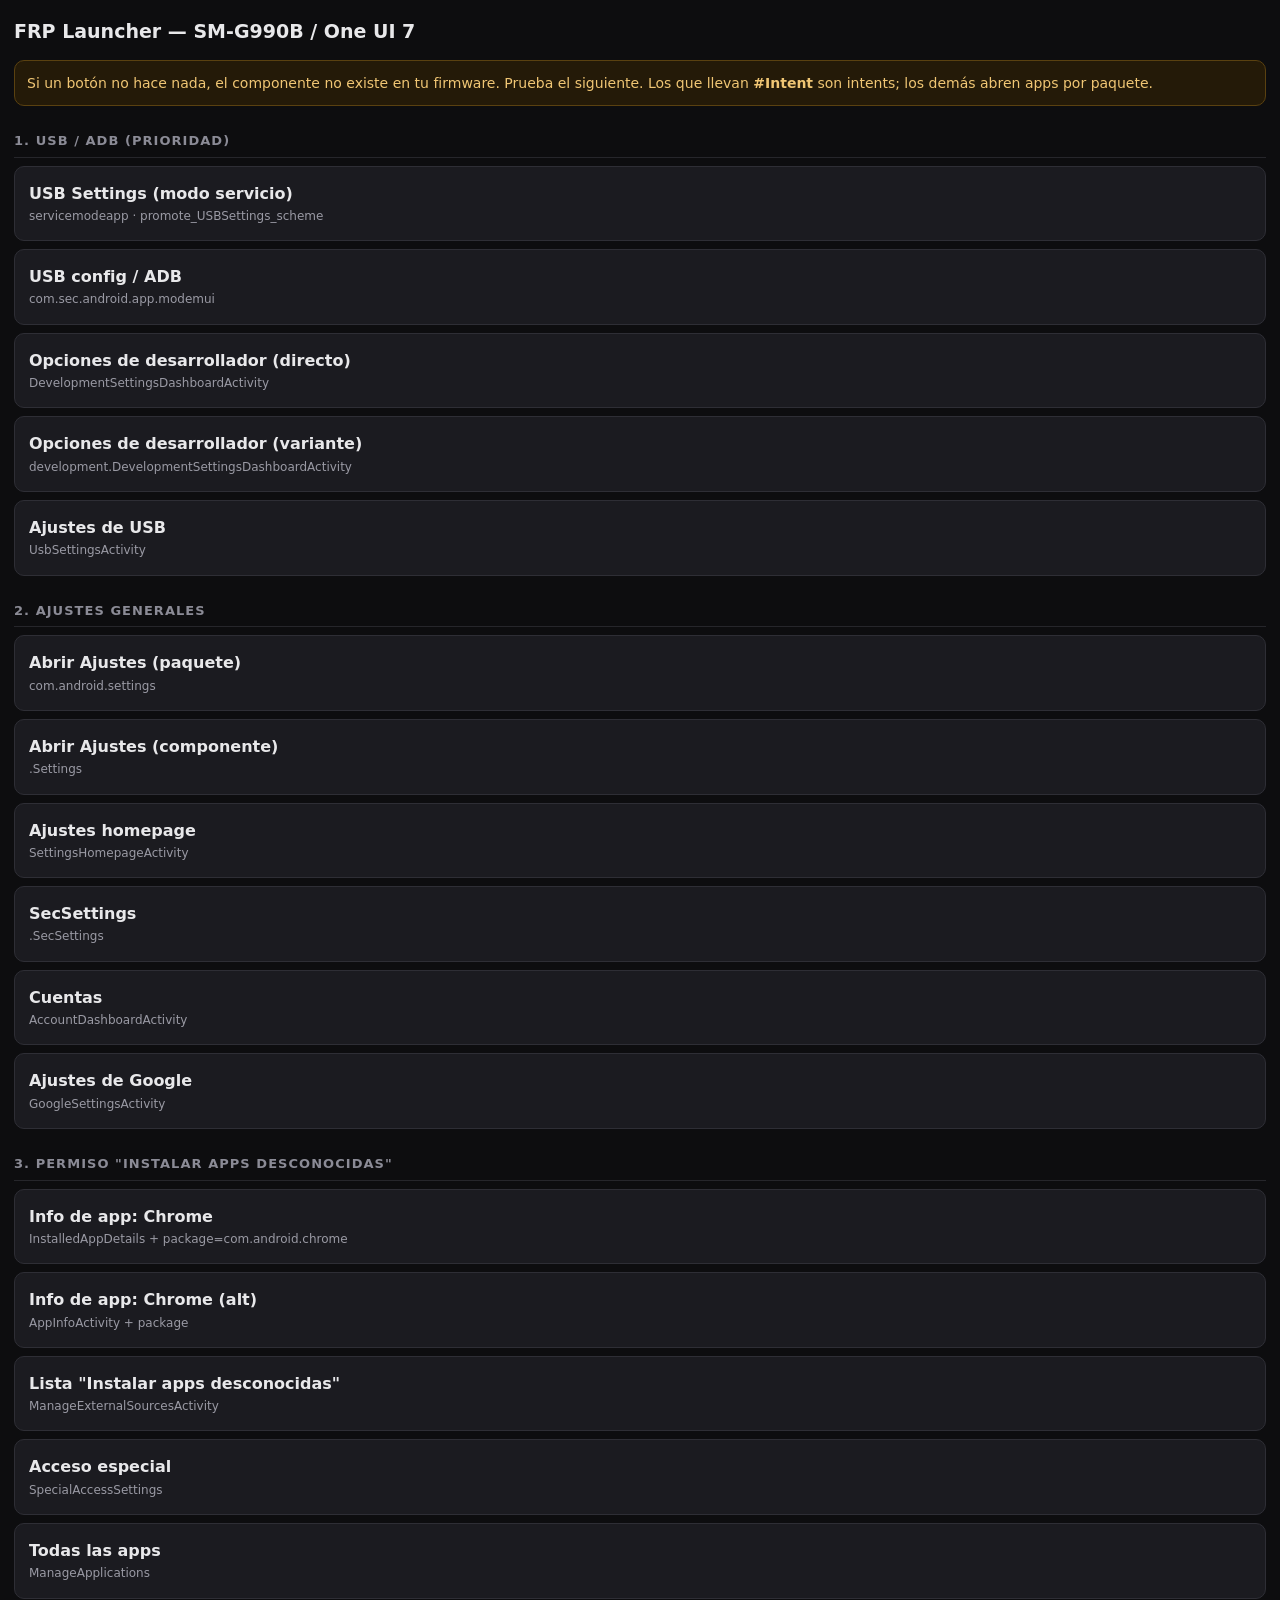
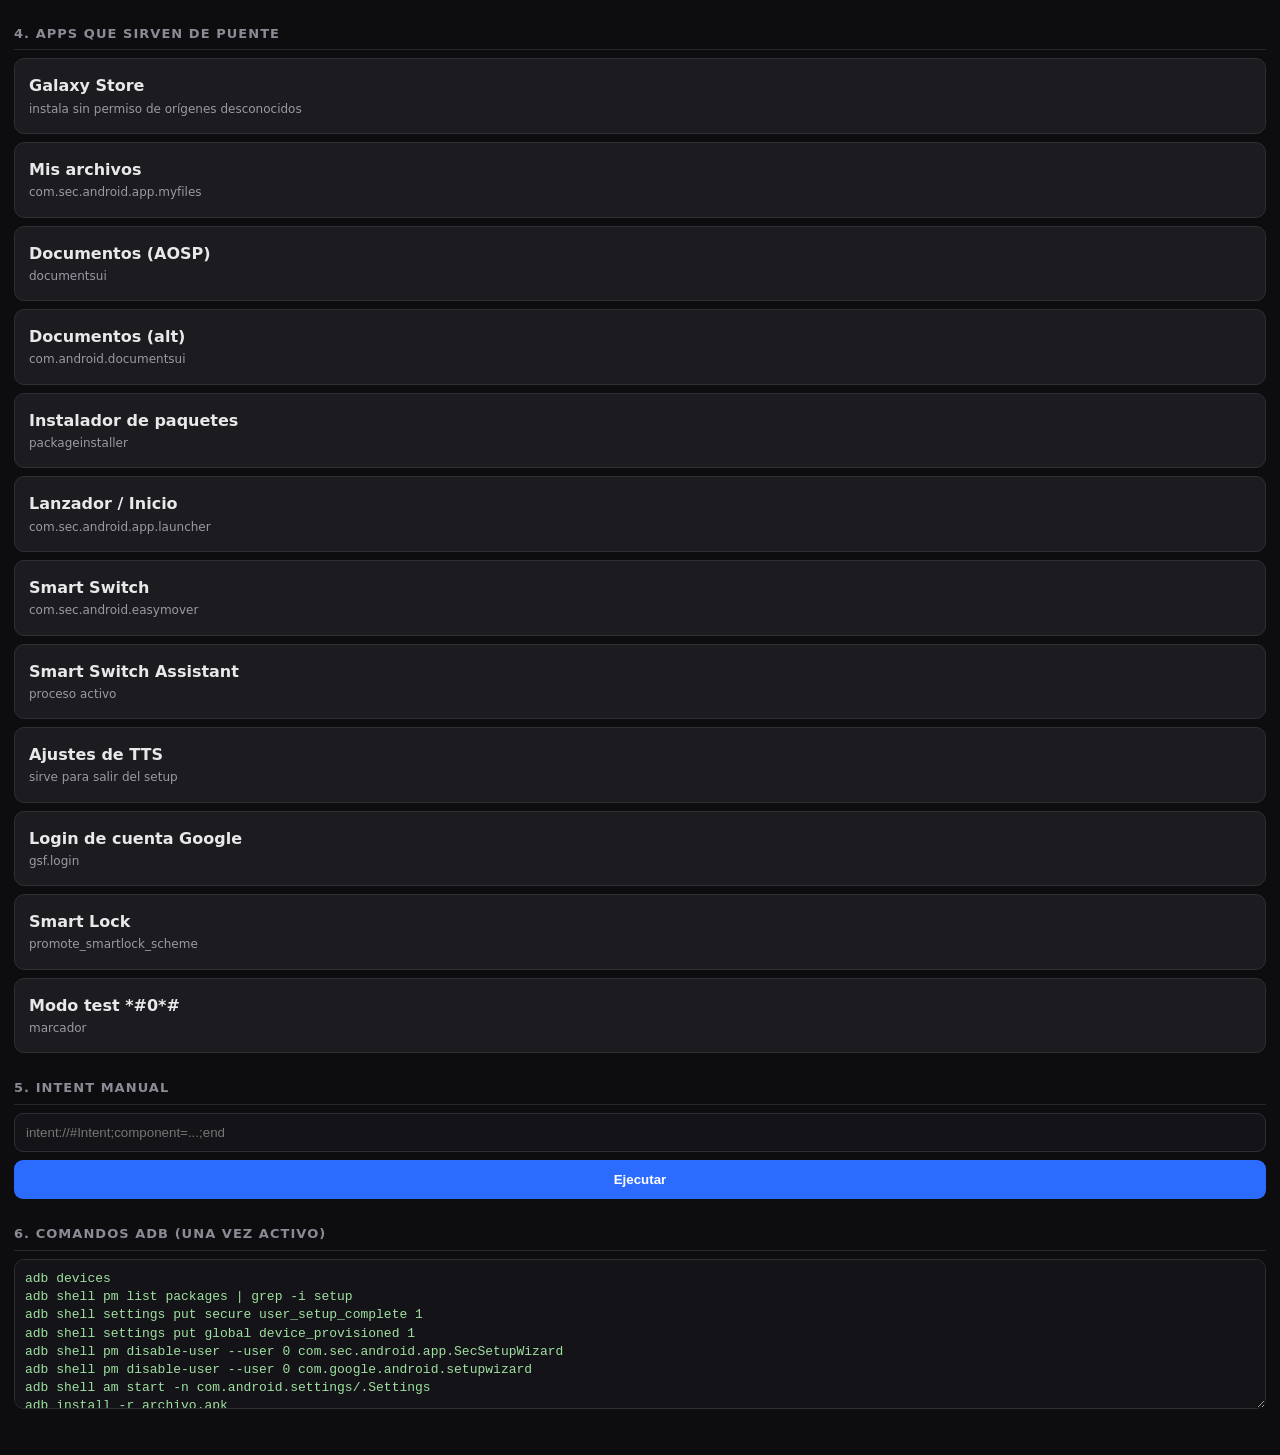
==== commit a63a7ac2: "Update h.html" ====
--- a/h.html
+++ b/h.html
@@ -2,360 +2,77 @@
 <html lang="es">
 <head>
 <meta charset="utf-8">
-<meta name="viewport" content="width=device-width, initial-scale=1">
-<title>Panel FRP · S21 FE</title>
+<meta name="viewport" content="width=device-width,initial-scale=1">
+<title>FRP Launcher - G990B</title>
 <style>
-  :root {
-    --bg: #0f1115; --fg: #e7e9ee; --muted: #9aa1ad; --card: #161a21;
-    --border: #262c36; --primary: #3b82f6; --secondary: #1d222b;
-    --ok: #22c55e; --input: #11151b;
-  }
-  * { box-sizing: border-box; }
-  body {
-    margin: 0; padding: 18px 16px 40px; background: var(--bg); color: var(--fg);
-    font-family: Inter, system-ui, -apple-system, sans-serif; font-size: 14px; line-height: 1.5;
-    max-width: 720px; margin-inline: auto;
-  }
-  .dev { display: flex; flex-wrap: wrap; gap: 6px 14px; font-size: 12px; color: var(--muted);
-    border: 1px solid var(--border); border-radius: 8px; padding: 10px 12px; margin-bottom: 14px; }
-  .dev b { font-weight: 500; color: var(--fg); }
-  .note { border-left: 3px solid var(--primary); background: var(--secondary); border-radius: 0 8px 8px 0;
-    padding: 10px 12px; font-size: 13px; margin-bottom: 18px; }
-  h1 { font-size: 18px; font-weight: 500; margin: 0 0 14px; }
-  h2 { font-size: 15px; font-weight: 500; margin: 24px 0 4px; }
-  .sub { font-size: 12.5px; color: var(--muted); margin: 0 0 10px; }
-  .card { border: 1px solid var(--border); border-radius: 12px; padding: 12px 13px; margin-bottom: 10px; background: var(--card); }
-  .card.done { border-color: var(--ok); }
-  .card h3 { font-size: 13.5px; font-weight: 500; margin: 0 0 3px; display: flex; gap: 8px; align-items: flex-start; }
-  .card h3 span.n { flex: 0 0 auto; font-size: 11px; color: var(--muted); border: 1px solid var(--border);
-    border-radius: 4px; padding: 0 4px; line-height: 16px; margin-top: 1px; }
-  .card p { margin: 0 0 9px; font-size: 13px; color: var(--muted); }
-  code { display: block; font-family: ui-monospace, SFMono-Regular, Menlo, monospace; font-size: 11.5px;
-    background: var(--input); border: 1px solid var(--border); border-radius: 6px; padding: 8px;
-    color: var(--fg); word-break: break-all; margin-bottom: 9px; }
-  .row { display: flex; gap: 8px; align-items: center; flex-wrap: wrap; }
-  button { font-family: inherit; font-size: 12.5px; font-weight: 500; border-radius: 6px; padding: 7px 13px;
-    border: 1px solid transparent; cursor: pointer; }
-  .b-open { background: var(--primary); color: #fff; }
-  .b-copy { background: var(--secondary); color: var(--fg); border-color: var(--border); }
-  button:active { opacity: .75; }
-  .chk { display: inline-flex; gap: 5px; align-items: center; font-size: 11.5px; color: var(--muted);
-    margin-left: auto; cursor: pointer; }
-  .chk input { accent-color: var(--ok); margin: 0; width: 16px; height: 16px; }
-  .ok { font-size: 11.5px; color: var(--ok); min-width: 62px; }
-  a.dl { display: flex; justify-content: space-between; gap: 10px; align-items: center;
-    border: 1px solid var(--border); border-radius: 8px; padding: 9px 12px; margin-bottom: 8px;
-    text-decoration: none; color: var(--fg); font-size: 13px; }
-  a.dl small { color: var(--muted); font-size: 11.5px; }
-  ol.steps { margin: 0 0 10px; padding-left: 18px; font-size: 13px; color: var(--muted); }
-  ol.steps li { margin-bottom: 5px; }
-  .foot { margin-top: 22px; border-top: 1px solid var(--border); padding-top: 12px; font-size: 12px; color: var(--muted); }
-  code.inl { display: inline; padding: 2px 5px; font-size: 11px; }
+  body{background:#0d0d0f;color:#e8e8ea;font:16px/1.45 system-ui,sans-serif;margin:0;padding:14px 14px 40px}
+  h1{font-size:19px;margin:4px 0 14px}
+  h2{font-size:13px;letter-spacing:.08em;text-transform:uppercase;color:#8b8b96;margin:26px 0 8px;border-bottom:1px solid #26262b;padding-bottom:6px}
+  a.btn{display:block;padding:15px 14px;margin:8px 0;background:#1b1b20;border:1px solid #2e2e35;border-radius:10px;color:#e8e8ea;text-decoration:none;font-weight:600}
+  a.btn:active{background:#2b6cff;border-color:#2b6cff}
+  a.btn small{display:block;font-weight:400;color:#9a9aa4;font-size:12px;margin-top:3px;word-break:break-all}
+  .warn{background:#241a08;border:1px solid #5a4110;border-radius:10px;padding:12px;font-size:14px;color:#f0c674;margin:12px 0}
+  textarea{width:100%;box-sizing:border-box;background:#141418;color:#9fe0a0;border:1px solid #2e2e35;border-radius:10px;padding:10px;font:13px/1.4 monospace;min-height:150px}
+  input,button{font:15px inherit}
+  input{width:100%;box-sizing:border-box;padding:11px;background:#141418;color:#fff;border:1px solid #2e2e35;border-radius:9px}
+  button{width:100%;padding:12px;margin-top:8px;background:#2b6cff;color:#fff;border:0;border-radius:9px;font-weight:700}
 </style>
 </head>
 <body>
+<h1>FRP Launcher — SM-G990B / One UI 7</h1>
+<div class="warn">Si un botón no hace nada, el componente no existe en tu firmware. Prueba el siguiente. Los que llevan <b>#Intent</b> son intents; los demás abren apps por paquete.</div>
 
-<h1>Panel de métodos FRP</h1>
+<h2>1. USB / ADB (prioridad)</h2>
+<a class="btn" href="intent://com.sec.android.app.servicemodeapp/#Intent;scheme=promote_USBSettings_scheme;end">USB Settings (modo servicio)<small>servicemodeapp · promote_USBSettings_scheme</small></a>
+<a class="btn" href="intent://com.sec.android.app.modemui.activities.usb.settings/#Intent;scheme=android-app;end">USB config / ADB<small>com.sec.android.app.modemui</small></a>
+<a class="btn" href="intent://#Intent;component=com.android.settings/.Settings$DevelopmentSettingsDashboardActivity;end">Opciones de desarrollador (directo)<small>DevelopmentSettingsDashboardActivity</small></a>
+<a class="btn" href="intent://#Intent;component=com.android.settings/.development.DevelopmentSettingsDashboardActivity;end">Opciones de desarrollador (variante)<small>development.DevelopmentSettingsDashboardActivity</small></a>
+<a class="btn" href="intent://#Intent;component=com.android.settings/.Settings$UsbSettingsActivity;end">Ajustes de USB<small>UsbSettingsActivity</small></a>
 
-<div class="dev">
-  <span><b>SM-G990B</b> · Galaxy S21 FE 5G</span>
-  <span>Android 15 · SDK 35 · One UI 7</span>
-  <span>Build <b>G990BXXSGHYI1</b></span>
-  <span>lahaina / r9qxeea</span>
-</div>
+<h2>2. Ajustes generales</h2>
+<a class="btn" href="intent://com.android.settings/#Intent;scheme=android-app;end">Abrir Ajustes (paquete)<small>com.android.settings</small></a>
+<a class="btn" href="intent://#Intent;component=com.android.settings/.Settings;end">Abrir Ajustes (componente)<small>.Settings</small></a>
+<a class="btn" href="intent://#Intent;component=com.android.settings/.homepage.SettingsHomepageActivity;end">Ajustes homepage<small>SettingsHomepageActivity</small></a>
+<a class="btn" href="intent://#Intent;component=com.android.settings/.SecSettings;end">SecSettings<small>.SecSettings</small></a>
+<a class="btn" href="intent://#Intent;component=com.android.settings/.Settings$AccountDashboardActivity;end">Cuentas<small>AccountDashboardActivity</small></a>
+<a class="btn" href="intent://#Intent;component=com.google.android.gms/.app.settings.GoogleSettingsActivity;end">Ajustes de Google<small>GoogleSettingsActivity</small></a>
 
-<div class="note">
-  Los enlaces <code class="inl">intent://</code> solo funcionan en Chrome, en el móvil. Si algo abre y se cierra
-  al instante, tira de <b>Recientes</b> (subir y mantener) para volver a la tarea, o toca el enlace dos veces.
-</div>
+<h2>3. Permiso "instalar apps desconocidas"</h2>
+<a class="btn" href="intent://#Intent;component=com.android.settings/.applications.InstalledAppDetails;package=com.android.chrome;end">Info de app: Chrome<small>InstalledAppDetails + package=com.android.chrome</small></a>
+<a class="btn" href="intent://#Intent;component=com.android.settings/.applications.AppInfoActivity;package=com.android.chrome;end">Info de app: Chrome (alt)<small>AppInfoActivity + package</small></a>
+<a class="btn" href="intent://#Intent;component=com.android.settings/.applications.ManageExternalSourcesActivity;end">Lista "Instalar apps desconocidas"<small>ManageExternalSourcesActivity</small></a>
+<a class="btn" href="intent://#Intent;component=com.android.settings/.applications.SpecialAccessSettings;end">Acceso especial<small>SpecialAccessSettings</small></a>
+<a class="btn" href="intent://#Intent;component=com.android.settings/.applications.ManageApplications;end">Todas las apps<small>ManageApplications</small></a>
 
-<h2>1 · Dar a Chrome el permiso de instalar</h2>
-<p class="sub">El orden importa: esto primero, porque sin permiso cualquier APK que descargues se queda sin instalar.</p>
+<h2>4. Apps que sirven de puente</h2>
+<a class="btn" href="intent://com.sec.android.app.samsungapps/#Intent;scheme=android-app;end">Galaxy Store<small>instala sin permiso de orígenes desconocidos</small></a>
+<a class="btn" href="intent://com.sec.android.app.myfiles/#Intent;scheme=android-app;end">Mis archivos<small>com.sec.android.app.myfiles</small></a>
+<a class="btn" href="intent://com.google.android.documentsui/#Intent;scheme=android-app;end">Documentos (AOSP)<small>documentsui</small></a>
+<a class="btn" href="intent://com.android.documentsui/#Intent;scheme=android-app;end">Documentos (alt)<small>com.android.documentsui</small></a>
+<a class="btn" href="intent://com.google.android.packageinstaller/#Intent;scheme=android-app;end">Instalador de paquetes<small>packageinstaller</small></a>
+<a class="btn" href="intent://com.sec.android.app.launcher/#Intent;scheme=android-app;end">Lanzador / Inicio<small>com.sec.android.app.launcher</small></a>
+<a class="btn" href="intent://com.sec.android.easymover/#Intent;scheme=android-app;end">Smart Switch<small>com.sec.android.easymover</small></a>
+<a class="btn" href="intent://com.samsung.android.smartswitchassistant/#Intent;scheme=android-app;end">Smart Switch Assistant<small>proceso activo</small></a>
+<a class="btn" href="intent://com.google.android.tts/#Intent;scheme=android-app;end">Ajustes de TTS<small>sirve para salir del setup</small></a>
+<a class="btn" href="intent://com.google.android.gsf.login.LoginActivity/#Intent;scheme=android-app;end">Login de cuenta Google<small>gsf.login</small></a>
+<a class="btn" href="intent://com.google.android.gms/#Intent;scheme=promote_smartlock_scheme;end">Smart Lock<small>promote_smartlock_scheme</small></a>
+<a class="btn" href="tel:*#0*#">Modo test *#0*#<small>marcador</small></a>
 
-<div class="card" data-id="m1">
-  <h3><span class="n">1.1</span> Permiso directo para Chrome</h3>
-  <p>Salta justo a la pantalla del interruptor de Chrome. Es la que usa el sistema cuando pulsas "Permitir desde esta fuente".</p>
-  <code>intent://package:com.android.chrome#Intent;scheme=package;action=android.settings.MANAGE_UNKNOWN_APP_SOURCES;end</code>
-  <div class="row">
-    <button class="b-open">Abrir</button>
-    <button class="b-copy">Copiar</button>
-    <span class="ok"></span>
-    <label class="chk"><input type="checkbox"> hecho</label>
-  </div>
-</div>
+<h2>5. Intent manual</h2>
+<input id="i" placeholder="intent://#Intent;component=...;end">
+<button onclick="location.href=document.getElementById('i').value">Ejecutar</button>
 
-<div class="card" data-id="m2">
-  <h3><span class="n">1.2</span> Misma pantalla, variante con data</h3>
-  <p>Si la anterior no responde, esta llega al mismo sitio por otra construcción del intent.</p>
-  <code>intent://#Intent;action=android.settings.MANAGE_UNKNOWN_APP_SOURCES;data=package:com.android.chrome;end</code>
-  <div class="row">
-    <button class="b-open">Abrir</button>
-    <button class="b-copy">Copiar</button>
-    <span class="ok"></span>
-    <label class="chk"><input type="checkbox"> hecho</label>
-  </div>
-</div>
-
-<div class="card" data-id="m3">
-  <h3><span class="n">1.3</span> Lista general de apps con permiso</h3>
-  <p>Abre el listado completo de "Instalar apps desconocidas". Busca Chrome y actívalo ahí.</p>
-  <code>intent://#Intent;action=android.settings.MANAGE_UNKNOWN_APP_SOURCES;end</code>
-  <div class="row">
-    <button class="b-open">Abrir</button>
-    <button class="b-copy">Copiar</button>
-    <span class="ok"></span>
-    <label class="chk"><input type="checkbox"> hecho</label>
-  </div>
-</div>
-
-<div class="card" data-id="m4">
-  <h3><span class="n">1.4</span> Ficha de Chrome (ruta sin intent)</h3>
-  <p>Descarga cualquier APK para que Chrome genere su notificación de descarga, luego:</p>
-  <ol class="steps">
-    <li>Baja la barra de notificaciones y <b>mantén pulsada</b> la notificación de descarga.</li>
-    <li>Toca el engranaje o la "i" → <b>Información de la app</b>.</li>
-    <li>Busca <b>Instalar apps desconocidas</b> y activa <b>Permitir desde esta fuente</b>.</li>
-  </ol>
-  <p>La ficha de una app es subpantalla de Ajustes y aguanta el cierre; la raíz no.</p>
-  <div class="row"><label class="chk"><input type="checkbox"> hecho</label></div>
-</div>
-
-<div class="card" data-id="m5">
-  <h3><span class="n">1.5</span> Ficha de Chrome por intent</h3>
-  <p>Atajo a la ficha de la app, por si prefieres no depender de la notificación. Desde ahí, mismo paso 3.</p>
-  <code>intent://package:com.android.chrome#Intent;scheme=package;action=android.settings.APPLICATION_DETAILS_SETTINGS;end</code>
-  <div class="row">
-    <button class="b-open">Abrir</button>
-    <button class="b-copy">Copiar</button>
-    <span class="ok"></span>
-    <label class="chk"><input type="checkbox"> hecho</label>
-  </div>
-</div>
-
-<h2>2 · Gestores de archivos con permiso ya concedido</h2>
-<p class="sub">Son apps de sistema y varias ya vienen autorizadas: si alguna instala sin pedir nada, te saltas todo el paso 1.</p>
-
-<div class="card" data-id="m6">
-  <h3><span class="n">2.1</span> Mis Archivos (Samsung)</h3>
-  <p>Descarga el APK con Chrome, abre Mis Archivos → Descargas → toca el APK. Si sale "Instalación bloqueada", pulsa <b>Ajustes</b> en el diálogo.</p>
-  <code>intent://com.sec.android.app.myfiles/#Intent;scheme=android-app;end</code>
-  <div class="row">
-    <button class="b-open">Abrir</button>
-    <button class="b-copy">Copiar</button>
-    <span class="ok"></span>
-    <label class="chk"><input type="checkbox"> hecho</label>
-  </div>
-</div>
-
-<div class="card" data-id="m7">
-  <h3><span class="n">2.2</span> Files de Google</h3>
-  <p>Mismo procedimiento. Suele venir preinstalado y con permiso propio.</p>
-  <code>intent://com.google.android.apps.nbu.files/#Intent;scheme=android-app;end</code>
-  <div class="row">
-    <button class="b-open">Abrir</button>
-    <button class="b-copy">Copiar</button>
-    <span class="ok"></span>
-    <label class="chk"><input type="checkbox"> hecho</label>
-  </div>
-</div>
-
-<div class="card" data-id="m8">
-  <h3><span class="n">2.3</span> Galaxy Store</h3>
-  <p>App de sistema, instala sin permisos del usuario. Sirve para verificar que la instalación funciona y para poner Samsung Internet si falta.</p>
-  <code>intent://com.sec.android.app.samsungapps/#Intent;scheme=android-app;end</code>
-  <div class="row">
-    <button class="b-open">Abrir</button>
-    <button class="b-copy">Copiar</button>
-    <span class="ok"></span>
-    <label class="chk"><input type="checkbox"> hecho</label>
-  </div>
-</div>
-
-<h2>3 · Descargas</h2>
-<p class="sub">Con el permiso concedido, descarga, abre <code class="inl">chrome://downloads</code> y toca el APK. Si Play Protect avisa, "Instalar de todos modos".</p>
-
-<a class="dl" href="https://frpbypass.romstage.com/activity_launcher-1/" target="_blank" rel="noopener">
-  <span>Activity Launcher <small>· recomendado, lista de actividades</small></span><span>abrir</span>
-</a>
-<a class="dl" href="https://frpbypass.romstage.com/quick-shortcutmaker-apk/" target="_blank" rel="noopener">
-  <span>QuickShortcutMaker <small>· alternativa con buscador</small></span><span>abrir</span>
-</a>
-<a class="dl" href="https://romstage.com/wp-content/uploads/2020/05/QuickShortcutMaker_2.4.0.apk" target="_blank" rel="noopener">
-  <span>QuickShortcutMaker 2.4.0 <small>· APK directo</small></span><span>abrir</span>
-</a>
-
-<div class="card" data-id="m9">
-  <h3><span class="n">3.1</span> Descargas de Chrome</h3>
-  <code>chrome://downloads</code>
-  <div class="row">
-    <button class="b-copy">Copiar</button>
-    <span class="ok"></span>
-    <label class="chk"><input type="checkbox"> hecho</label>
-  </div>
-</div>
-
-<h2>4 · Tras instalar: meter la cuenta</h2>
-<p class="sub">En Activity Launcher filtra por <code class="inl">com.google.android.gms</code> y abre la actividad de inicio de sesión (<code class="inl">MinuteMaidActivity</code> / "Sign in"). En QuickShortcutMaker, busca <code class="inl">SetupWizard</code> → "Google Account Login".</p>
-
-<div class="card" data-id="m10">
-  <h3><span class="n">4.1</span> Añadir cuenta</h3>
-  <p>Pantalla de cuentas del sistema. Si la raíz de Ajustes ya se sostiene, es la vía más limpia.</p>
-  <code>intent://#Intent;action=android.settings.ADD_ACCOUNT_SETTINGS;end</code>
-  <div class="row">
-    <button class="b-open">Abrir</button>
-    <button class="b-copy">Copiar</button>
-    <span class="ok"></span>
-    <label class="chk"><input type="checkbox"> hecho</label>
-  </div>
-</div>
-
-<div class="card" data-id="m11">
-  <h3><span class="n">4.2</span> Login de cuenta Google</h3>
-  <p>Lanza el activity de login de la cuenta directamente.</p>
-  <code>intent://com.google.android.gsf.login.LoginActivity/#Intent;scheme=android-app;end</code>
-  <div class="row">
-    <button class="b-open">Abrir</button>
-    <button class="b-copy">Copiar</button>
-    <span class="ok"></span>
-    <label class="chk"><input type="checkbox"> hecho</label>
-  </div>
-</div>
-
-<div class="card" data-id="m12">
-  <h3><span class="n">4.3</span> Play Store</h3>
-  <p>Si Play Store arranca y deja iniciar sesión, el FRP cae por esa puerta sin herramientas.</p>
-  <code>intent://com.android.vending/#Intent;scheme=android-app;end</code>
-  <div class="row">
-    <button class="b-open">Abrir</button>
-    <button class="b-copy">Copiar</button>
-    <span class="ok"></span>
-    <label class="chk"><input type="checkbox"> hecho</label>
-  </div>
-</div>
-
-<h2>5 · Si Ajustes se sigue cerrando</h2>
-<p class="sub">Subpantallas que en One UI 7 suelen sobrevivir mejor que la raíz.</p>
-
-<div class="card" data-id="m13">
-  <h3><span class="n">5.1</span> Bloqueo de pantalla (GMS)</h3>
-  <p>Fija un PIN mediante Play Services. No quita el FRP solo, pero desbloquea los flujos que exigen bloqueo configurado.</p>
-  <code>intent://com.google.android.gms/#Intent;scheme=promote_smartlock_scheme;end</code>
-  <div class="row">
-    <button class="b-open">Abrir</button>
-    <button class="b-copy">Copiar</button>
-    <span class="ok"></span>
-    <label class="chk"><input type="checkbox"> hecho</label>
-  </div>
-</div>
-
-<div class="card" data-id="m14">
-  <h3><span class="n">5.2</span> Ajustes de aplicaciones</h3>
-  <p>Lista de apps del sistema. Si entra, desde ahí llegas a Chrome y a su permiso.</p>
-  <code>intent://#Intent;action=android.settings.APPLICATION_SETTINGS;end</code>
-  <div class="row">
-    <button class="b-open">Abrir</button>
-    <button class="b-copy">Copiar</button>
-    <span class="ok"></span>
-    <label class="chk"><input type="checkbox"> hecho</label>
-  </div>
-</div>
-
-<div class="card" data-id="m15">
-  <h3><span class="n">5.3</span> Smart Switch</h3>
-  <p>Asistente propio que no pasa por Ajustes.</p>
-  <code>intent://com.sec.android.easyMover/#Intent;scheme=android-app;end</code>
-  <div class="row">
-    <button class="b-open">Abrir</button>
-    <button class="b-copy">Copiar</button>
-    <span class="ok"></span>
-    <label class="chk"><input type="checkbox"> hecho</label>
-  </div>
-</div>
-
-<div class="card" data-id="m16">
-  <h3><span class="n">5.4</span> Raíz de Ajustes</h3>
-  <p>La que se cierra. Vale para reintentar con Recientes o en doble toque.</p>
-  <code>intent://com.android.settings/#Intent;scheme=android-app;end</code>
-  <div class="row">
-    <button class="b-open">Abrir</button>
-    <button class="b-copy">Copiar</button>
-    <span class="ok"></span>
-    <label class="chk"><input type="checkbox"> hecho</label>
-  </div>
-</div>
-
-<div class="foot">
-  Truco contra el cierre: toca el enlace y, en el instante en que aparezca Ajustes, sube y mantén pulsado para
-  abrir Recientes y vuelve a entrar en la tarea. La raíz muere porque el SetupWizard reclama el foco; una tarea
-  ya en Recientes se reanuda sin relanzarse.<br><br>
-  Si la cuenta que metas no es la original, el teléfono no queda libre del todo: hay que entrar por
-  Ajustes → Cuentas con la cuenta correcta. El progreso de las casillas se guarda solo.
-</div>
-
-<script>
-(function () {
-  var KEY = 'frp_s21fe_progress_v1';
-  var saved = {};
-  try { saved = JSON.parse(localStorage.getItem(KEY) || '{}'); } catch (e) { saved = {}; }
-
-  function persist() {
-    var out = {};
-    document.querySelectorAll('.card[data-id]').forEach(function (c) {
-      var cb = c.querySelector('input[type=checkbox]');
-      if (cb && cb.checked) out[c.dataset.id] = 1;
-    });
-    try { localStorage.setItem(KEY, JSON.stringify(out)); } catch (e) {}
-  }
-
-  document.querySelectorAll('.card[data-id]').forEach(function (card) {
-    var cb = card.querySelector('input[type=checkbox]');
-    if (cb) {
-      if (saved[card.dataset.id]) { cb.checked = true; card.classList.add('done'); }
-      cb.addEventListener('change', function () {
-        card.classList.toggle('done', cb.checked);
-        persist();
-      });
-    }
-
-    var code = card.querySelector('code');
-    var ok = card.querySelector('.ok');
-
-    var open = card.querySelector('.b-open');
-    if (open && code) {
-      open.addEventListener('click', function () {
-        var u = code.textContent.trim();
-        if (ok) { ok.textContent = 'lanzando…'; setTimeout(function () { ok.textContent = ''; }, 2500); }
-        try { window.location.href = u; }
-        catch (e) { window.open(u, '_blank'); }
-      });
-    }
-
-    var copy = card.querySelector('.b-copy');
-    if (copy && code) {
-      copy.addEventListener('click', function () {
-        var t = code.textContent.trim();
-        var done = function () {
-          copy.textContent = 'copiado';
-          if (ok) ok.textContent = 'pega en la barra';
-          setTimeout(function () { copy.textContent = 'Copiar'; if (ok) ok.textContent = ''; }, 2600);
-        };
-        var fail = function () {
-          var ta = document.createElement('textarea');
-          ta.value = t;
-          ta.style.position = 'absolute';
-          ta.style.opacity = '0';
-          document.body.appendChild(ta);
-          ta.select();
-          try { document.execCommand('copy'); done(); } catch (e) { copy.textContent = 'selecciona a mano'; }
-          document.body.removeChild(ta);
-        };
-        if (navigator.clipboard && navigator.clipboard.writeText) {
-          navigator.clipboard.writeText(t).then(done).catch(fail);
-        } else { fail(); }
-      });
-    }
-  });
-})();
-</script>
+<h2>6. Comandos ADB (una vez activo)</h2>
+<textarea readonly>
+adb devices
+adb shell pm list packages | grep -i setup
+adb shell settings put secure user_setup_complete 1
+adb shell settings put global device_provisioned 1
+adb shell pm disable-user --user 0 com.sec.android.app.SecSetupWizard
+adb shell pm disable-user --user 0 com.google.android.setupwizard
+adb shell am start -n com.android.settings/.Settings
+adb install -r archivo.apk
+adb shell am start -n com.android.settings/.applications.ManageExternalSourcesActivity
+</textarea>
 </body>
 </html>
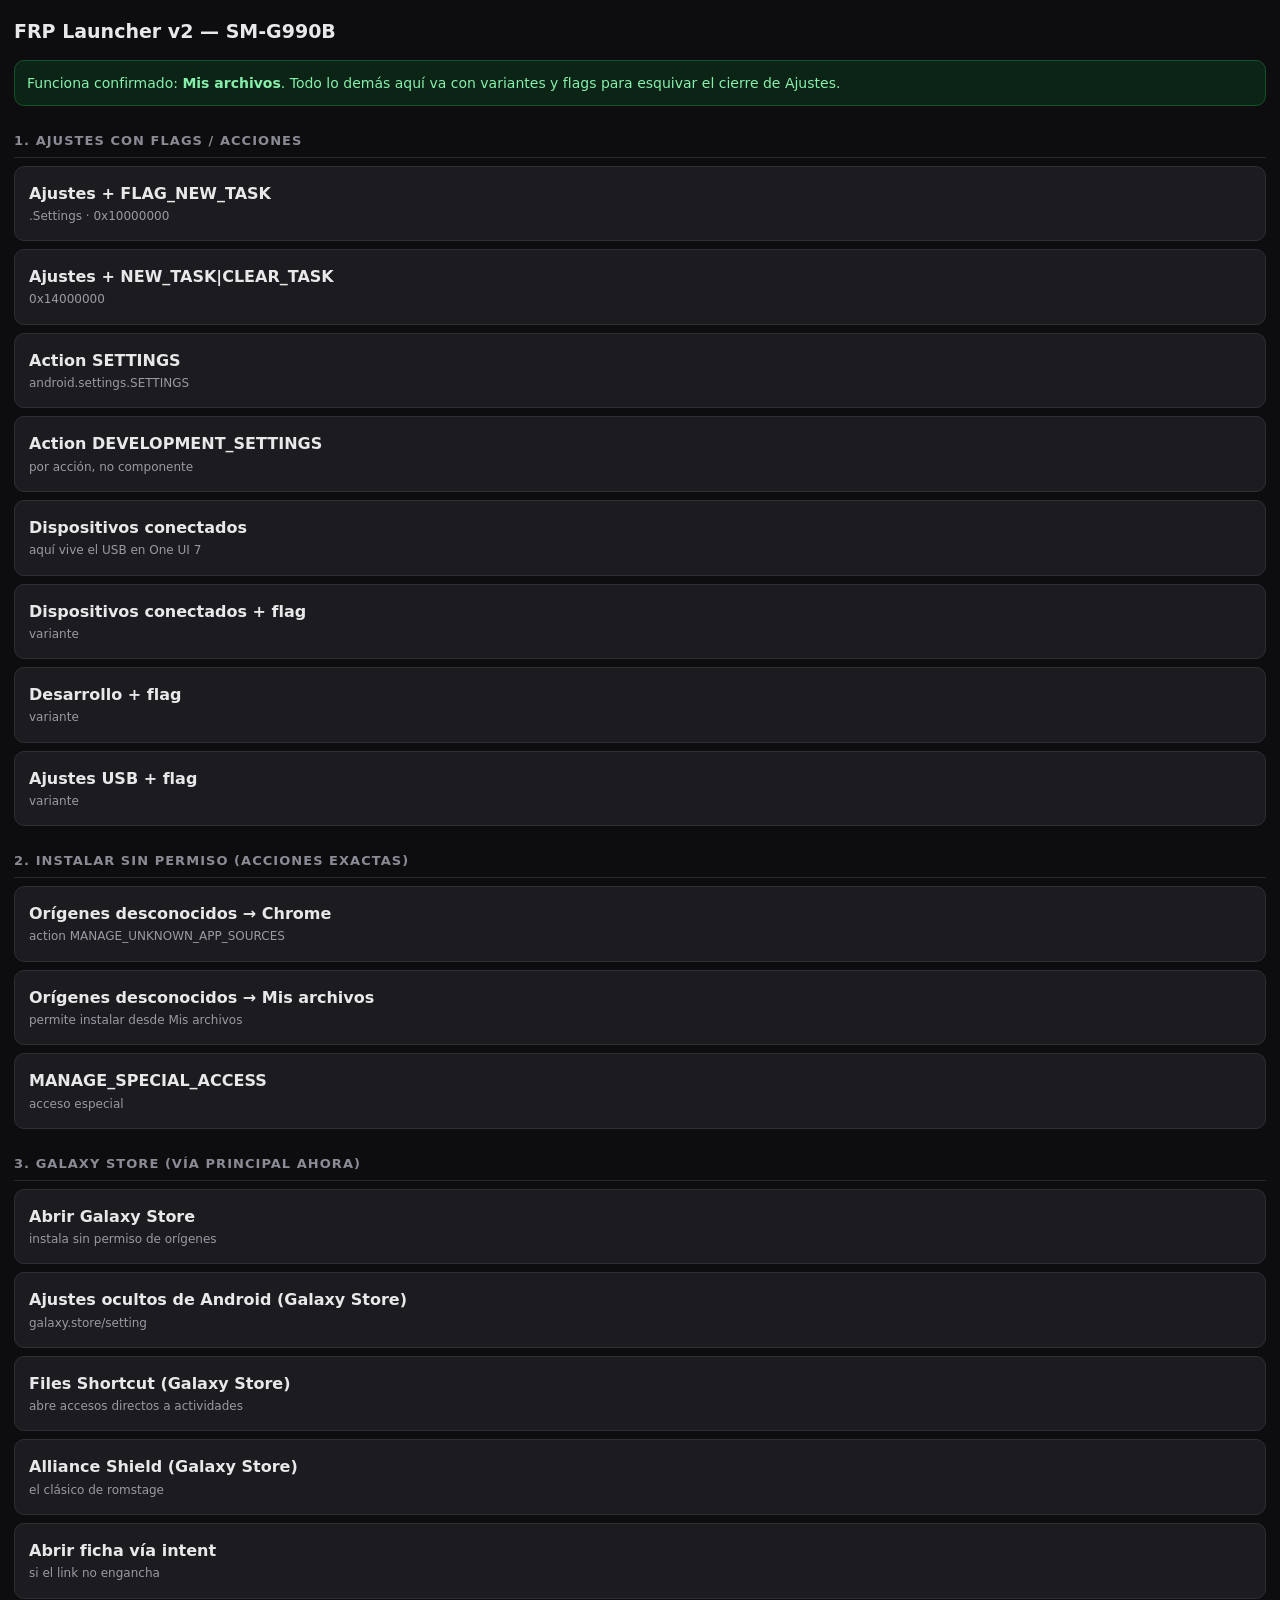
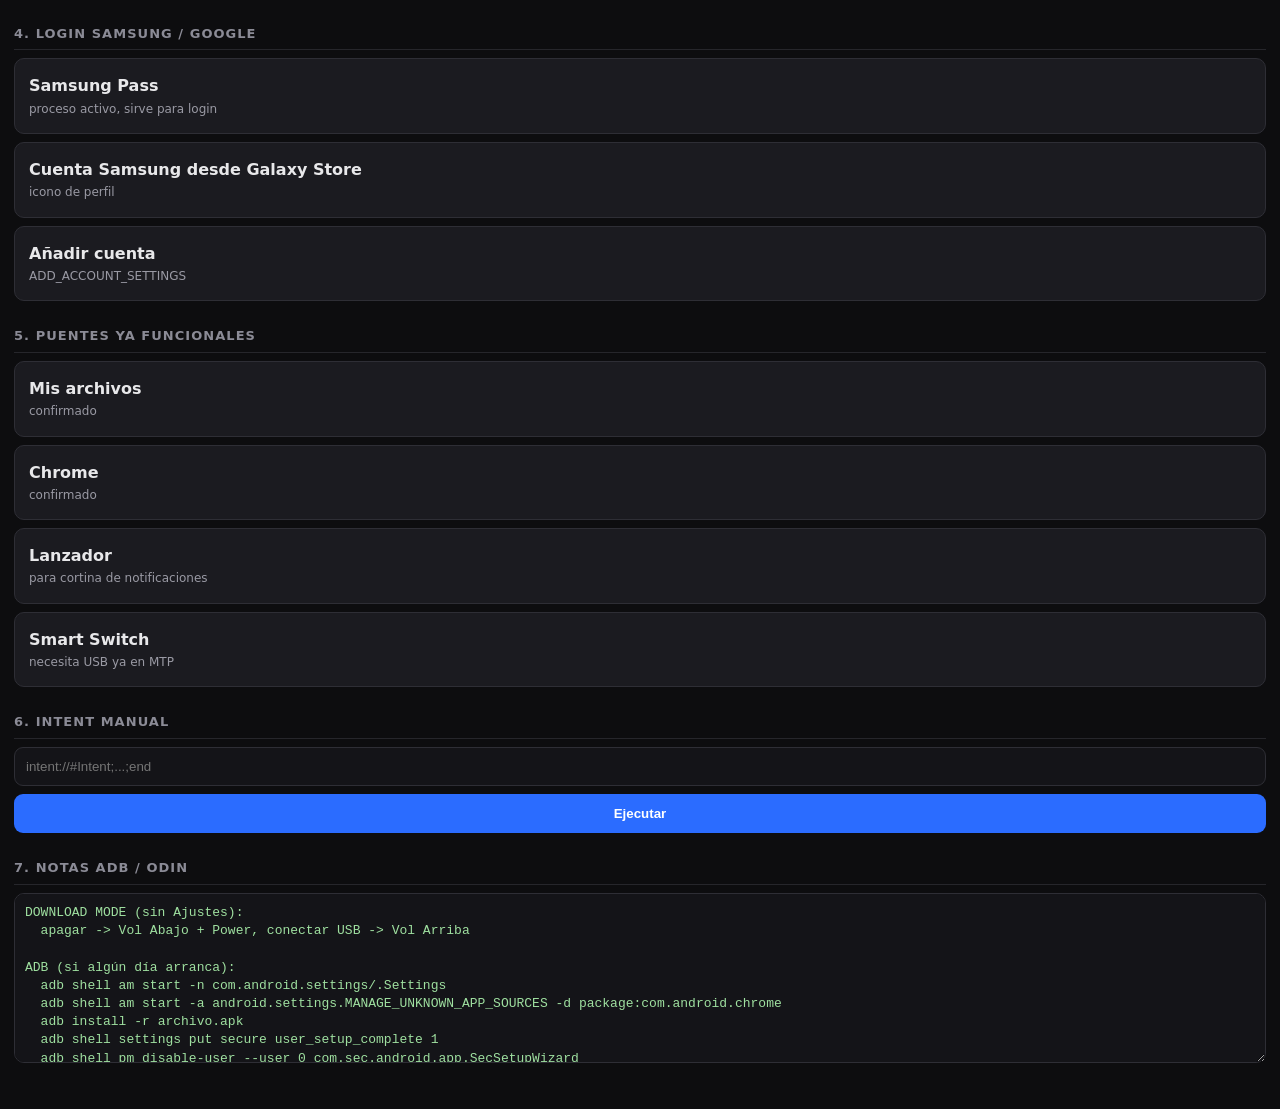
==== commit 346a8b12: "Revise FRP Launcher layout and functionality Updated the FRP Launcher title and added new sections w" ====
--- a/h.html
+++ b/h.html
@@ -3,76 +3,74 @@
 <head>
 <meta charset="utf-8">
 <meta name="viewport" content="width=device-width,initial-scale=1">
-<title>FRP Launcher - G990B</title>
+<title>FRP Launcher v2</title>
 <style>
-  body{background:#0d0d0f;color:#e8e8ea;font:16px/1.45 system-ui,sans-serif;margin:0;padding:14px 14px 40px}
-  h1{font-size:19px;margin:4px 0 14px}
-  h2{font-size:13px;letter-spacing:.08em;text-transform:uppercase;color:#8b8b96;margin:26px 0 8px;border-bottom:1px solid #26262b;padding-bottom:6px}
-  a.btn{display:block;padding:15px 14px;margin:8px 0;background:#1b1b20;border:1px solid #2e2e35;border-radius:10px;color:#e8e8ea;text-decoration:none;font-weight:600}
-  a.btn:active{background:#2b6cff;border-color:#2b6cff}
-  a.btn small{display:block;font-weight:400;color:#9a9aa4;font-size:12px;margin-top:3px;word-break:break-all}
-  .warn{background:#241a08;border:1px solid #5a4110;border-radius:10px;padding:12px;font-size:14px;color:#f0c674;margin:12px 0}
-  textarea{width:100%;box-sizing:border-box;background:#141418;color:#9fe0a0;border:1px solid #2e2e35;border-radius:10px;padding:10px;font:13px/1.4 monospace;min-height:150px}
-  input,button{font:15px inherit}
-  input{width:100%;box-sizing:border-box;padding:11px;background:#141418;color:#fff;border:1px solid #2e2e35;border-radius:9px}
-  button{width:100%;padding:12px;margin-top:8px;background:#2b6cff;color:#fff;border:0;border-radius:9px;font-weight:700}
+ body{background:#0d0d0f;color:#e8e8ea;font:16px/1.45 system-ui,sans-serif;margin:0;padding:14px 14px 40px}
+ h1{font-size:19px;margin:4px 0 14px}
+ h2{font-size:13px;letter-spacing:.08em;text-transform:uppercase;color:#8b8b96;margin:26px 0 8px;border-bottom:1px solid #26262b;padding-bottom:6px}
+ a.btn{display:block;padding:15px 14px;margin:8px 0;background:#1b1b20;border:1px solid #2e2e35;border-radius:10px;color:#e8e8ea;text-decoration:none;font-weight:600}
+ a.btn:active{background:#2b6cff;border-color:#2b6cff}
+ a.btn small{display:block;font-weight:400;color:#9a9aa4;font-size:12px;margin-top:3px;word-break:break-all}
+ .warn{background:#241a08;border:1px solid #5a4110;border-radius:10px;padding:12px;font-size:14px;color:#f0c674;margin:12px 0}
+ .ok{background:#0c2416;border:1px solid #14532d;border-radius:10px;padding:12px;font-size:14px;color:#86efac;margin:12px 0}
+ textarea{width:100%;box-sizing:border-box;background:#141418;color:#9fe0a0;border:1px solid #2e2e35;border-radius:10px;padding:10px;font:13px/1.4 monospace;min-height:170px}
+ input,button{font:15px inherit}
+ input{width:100%;box-sizing:border-box;padding:11px;background:#141418;color:#fff;border:1px solid #2e2e35;border-radius:9px}
+ button{width:100%;padding:12px;margin-top:8px;background:#2b6cff;color:#fff;border:0;border-radius:9px;font-weight:700}
 </style>
 </head>
 <body>
-<h1>FRP Launcher — SM-G990B / One UI 7</h1>
-<div class="warn">Si un botón no hace nada, el componente no existe en tu firmware. Prueba el siguiente. Los que llevan <b>#Intent</b> son intents; los demás abren apps por paquete.</div>
+<h1>FRP Launcher v2 — SM-G990B</h1>
+<div class="ok">Funciona confirmado: <b>Mis archivos</b>. Todo lo demás aquí va con variantes y flags para esquivar el cierre de Ajustes.</div>
 
-<h2>1. USB / ADB (prioridad)</h2>
-<a class="btn" href="intent://com.sec.android.app.servicemodeapp/#Intent;scheme=promote_USBSettings_scheme;end">USB Settings (modo servicio)<small>servicemodeapp · promote_USBSettings_scheme</small></a>
-<a class="btn" href="intent://com.sec.android.app.modemui.activities.usb.settings/#Intent;scheme=android-app;end">USB config / ADB<small>com.sec.android.app.modemui</small></a>
-<a class="btn" href="intent://#Intent;component=com.android.settings/.Settings$DevelopmentSettingsDashboardActivity;end">Opciones de desarrollador (directo)<small>DevelopmentSettingsDashboardActivity</small></a>
-<a class="btn" href="intent://#Intent;component=com.android.settings/.development.DevelopmentSettingsDashboardActivity;end">Opciones de desarrollador (variante)<small>development.DevelopmentSettingsDashboardActivity</small></a>
-<a class="btn" href="intent://#Intent;component=com.android.settings/.Settings$UsbSettingsActivity;end">Ajustes de USB<small>UsbSettingsActivity</small></a>
+<h2>1. Ajustes con flags / acciones</h2>
+<a class="btn" href="intent://#Intent;component=com.android.settings/.Settings;launchFlags=0x10000000;end">Ajustes + FLAG_NEW_TASK<small>.Settings · 0x10000000</small></a>
+<a class="btn" href="intent://#Intent;component=com.android.settings/.Settings;launchFlags=0x14000000;end">Ajustes + NEW_TASK|CLEAR_TASK<small>0x14000000</small></a>
+<a class="btn" href="intent://#Intent;action=android.settings.SETTINGS;end">Action SETTINGS<small>android.settings.SETTINGS</small></a>
+<a class="btn" href="intent://#Intent;action=android.settings.APPLICATION_DEVELOPMENT_SETTINGS;end">Action DEVELOPMENT_SETTINGS<small>por acción, no componente</small></a>
+<a class="btn" href="intent://#Intent;component=com.android.settings/.Settings$ConnectedDeviceDashboardActivity;end">Dispositivos conectados<small>aquí vive el USB en One UI 7</small></a>
+<a class="btn" href="intent://#Intent;component=com.android.settings/.Settings$ConnectedDeviceDashboardActivity;launchFlags=0x10000000;end">Dispositivos conectados + flag<small>variante</small></a>
+<a class="btn" href="intent://#Intent;component=com.android.settings/.Settings$DevelopmentSettingsDashboardActivity;launchFlags=0x10000000;end">Desarrollo + flag<small>variante</small></a>
+<a class="btn" href="intent://#Intent;component=com.android.settings/.Settings$UsbSettingsActivity;launchFlags=0x10000000;end">Ajustes USB + flag<small>variante</small></a>
 
-<h2>2. Ajustes generales</h2>
-<a class="btn" href="intent://com.android.settings/#Intent;scheme=android-app;end">Abrir Ajustes (paquete)<small>com.android.settings</small></a>
-<a class="btn" href="intent://#Intent;component=com.android.settings/.Settings;end">Abrir Ajustes (componente)<small>.Settings</small></a>
-<a class="btn" href="intent://#Intent;component=com.android.settings/.homepage.SettingsHomepageActivity;end">Ajustes homepage<small>SettingsHomepageActivity</small></a>
-<a class="btn" href="intent://#Intent;component=com.android.settings/.SecSettings;end">SecSettings<small>.SecSettings</small></a>
-<a class="btn" href="intent://#Intent;component=com.android.settings/.Settings$AccountDashboardActivity;end">Cuentas<small>AccountDashboardActivity</small></a>
-<a class="btn" href="intent://#Intent;component=com.google.android.gms/.app.settings.GoogleSettingsActivity;end">Ajustes de Google<small>GoogleSettingsActivity</small></a>
+<h2>2. Instalar sin permiso (acciones exactas)</h2>
+<a class="btn" href="intent://#Intent;action=android.settings.MANAGE_UNKNOWN_APP_SOURCES;S.package=com.android.chrome;end">Orígenes desconocidos → Chrome<small>action MANAGE_UNKNOWN_APP_SOURCES</small></a>
+<a class="btn" href="intent://#Intent;action=android.settings.MANAGE_UNKNOWN_APP_SOURCES;S.package=com.sec.android.app.myfiles;end">Orígenes desconocidos → Mis archivos<small>permite instalar desde Mis archivos</small></a>
+<a class="btn" href="intent://#Intent;action=android.settings.MANAGE_SPECIAL_ACCESS;end">MANAGE_SPECIAL_ACCESS<small>acceso especial</small></a>
 
-<h2>3. Permiso "instalar apps desconocidas"</h2>
-<a class="btn" href="intent://#Intent;component=com.android.settings/.applications.InstalledAppDetails;package=com.android.chrome;end">Info de app: Chrome<small>InstalledAppDetails + package=com.android.chrome</small></a>
-<a class="btn" href="intent://#Intent;component=com.android.settings/.applications.AppInfoActivity;package=com.android.chrome;end">Info de app: Chrome (alt)<small>AppInfoActivity + package</small></a>
-<a class="btn" href="intent://#Intent;component=com.android.settings/.applications.ManageExternalSourcesActivity;end">Lista "Instalar apps desconocidas"<small>ManageExternalSourcesActivity</small></a>
-<a class="btn" href="intent://#Intent;component=com.android.settings/.applications.SpecialAccessSettings;end">Acceso especial<small>SpecialAccessSettings</small></a>
-<a class="btn" href="intent://#Intent;component=com.android.settings/.applications.ManageApplications;end">Todas las apps<small>ManageApplications</small></a>
+<h2>3. Galaxy Store (vía principal ahora)</h2>
+<a class="btn" href="intent://com.sec.android.app.samsungapps/#Intent;scheme=android-app;end">Abrir Galaxy Store<small>instala sin permiso de orígenes</small></a>
+<a class="btn" href="https://galaxy.store/setting">Ajustes ocultos de Android (Galaxy Store)<small>galaxy.store/setting</small></a>
+<a class="btn" href="https://galaxystore.samsung.com/detail/org.aospstudio.files">Files Shortcut (Galaxy Store)<small>abre accesos directos a actividades</small></a>
+<a class="btn" href="https://galaxystore.samsung.com/detail/com.rrivenllc.shieldx">Alliance Shield (Galaxy Store)<small>el clásico de romstage</small></a>
+<a class="btn" href="intent://#Intent;action=android.intent.action.VIEW;data=https://galaxystore.samsung.com/detail/org.aospstudio.files;end">Abrir ficha vía intent<small>si el link no engancha</small></a>
 
-<h2>4. Apps que sirven de puente</h2>
-<a class="btn" href="intent://com.sec.android.app.samsungapps/#Intent;scheme=android-app;end">Galaxy Store<small>instala sin permiso de orígenes desconocidos</small></a>
-<a class="btn" href="intent://com.sec.android.app.myfiles/#Intent;scheme=android-app;end">Mis archivos<small>com.sec.android.app.myfiles</small></a>
-<a class="btn" href="intent://com.google.android.documentsui/#Intent;scheme=android-app;end">Documentos (AOSP)<small>documentsui</small></a>
-<a class="btn" href="intent://com.android.documentsui/#Intent;scheme=android-app;end">Documentos (alt)<small>com.android.documentsui</small></a>
-<a class="btn" href="intent://com.google.android.packageinstaller/#Intent;scheme=android-app;end">Instalador de paquetes<small>packageinstaller</small></a>
-<a class="btn" href="intent://com.sec.android.app.launcher/#Intent;scheme=android-app;end">Lanzador / Inicio<small>com.sec.android.app.launcher</small></a>
-<a class="btn" href="intent://com.sec.android.easymover/#Intent;scheme=android-app;end">Smart Switch<small>com.sec.android.easymover</small></a>
-<a class="btn" href="intent://com.samsung.android.smartswitchassistant/#Intent;scheme=android-app;end">Smart Switch Assistant<small>proceso activo</small></a>
-<a class="btn" href="intent://com.google.android.tts/#Intent;scheme=android-app;end">Ajustes de TTS<small>sirve para salir del setup</small></a>
-<a class="btn" href="intent://com.google.android.gsf.login.LoginActivity/#Intent;scheme=android-app;end">Login de cuenta Google<small>gsf.login</small></a>
-<a class="btn" href="intent://com.google.android.gms/#Intent;scheme=promote_smartlock_scheme;end">Smart Lock<small>promote_smartlock_scheme</small></a>
-<a class="btn" href="tel:*#0*#">Modo test *#0*#<small>marcador</small></a>
+<h2>4. Login Samsung / Google</h2>
+<a class="btn" href="intent://com.samsung.android.samsungpass/#Intent;scheme=android-app;end">Samsung Pass<small>proceso activo, sirve para login</small></a>
+<a class="btn" href="intent://com.sec.android.app.samsungapps/#Intent;scheme=android-app;end">Cuenta Samsung desde Galaxy Store<small>icono de perfil</small></a>
+<a class="btn" href="intent://#Intent;action=android.settings.ADD_ACCOUNT_SETTINGS;end">Añadir cuenta<small>ADD_ACCOUNT_SETTINGS</small></a>
 
-<h2>5. Intent manual</h2>
-<input id="i" placeholder="intent://#Intent;component=...;end">
+<h2>5. Puentes ya funcionales</h2>
+<a class="btn" href="intent://com.sec.android.app.myfiles/#Intent;scheme=android-app;end">Mis archivos<small>confirmado</small></a>
+<a class="btn" href="intent://com.android.chrome/#Intent;scheme=android-app;end">Chrome<small>confirmado</small></a>
+<a class="btn" href="intent://com.sec.android.app.launcher/#Intent;scheme=android-app;end">Lanzador<small>para cortina de notificaciones</small></a>
+<a class="btn" href="intent://com.sec.android.easymover/#Intent;scheme=android-app;end">Smart Switch<small>necesita USB ya en MTP</small></a>
+
+<h2>6. Intent manual</h2>
+<input id="i" placeholder="intent://#Intent;...;end">
 <button onclick="location.href=document.getElementById('i').value">Ejecutar</button>
 
-<h2>6. Comandos ADB (una vez activo)</h2>
+<h2>7. Notas ADB / Odin</h2>
 <textarea readonly>
-adb devices
-adb shell pm list packages | grep -i setup
-adb shell settings put secure user_setup_complete 1
-adb shell settings put global device_provisioned 1
-adb shell pm disable-user --user 0 com.sec.android.app.SecSetupWizard
-adb shell pm disable-user --user 0 com.google.android.setupwizard
-adb shell am start -n com.android.settings/.Settings
-adb install -r archivo.apk
-adb shell am start -n com.android.settings/.applications.ManageExternalSourcesActivity
+DOWNLOAD MODE (sin Ajustes):
+  apagar -> Vol Abajo + Power, conectar USB -> Vol Arriba
+
+ADB (si algún día arranca):
+  adb shell am start -n com.android.settings/.Settings
+  adb shell am start -a android.settings.MANAGE_UNKNOWN_APP_SOURCES -d package:com.android.chrome
+  adb install -r archivo.apk
+  adb shell settings put secure user_setup_complete 1
+  adb shell pm disable-user --user 0 com.sec.android.app.SecSetupWizard
 </textarea>
 </body>
 </html>
